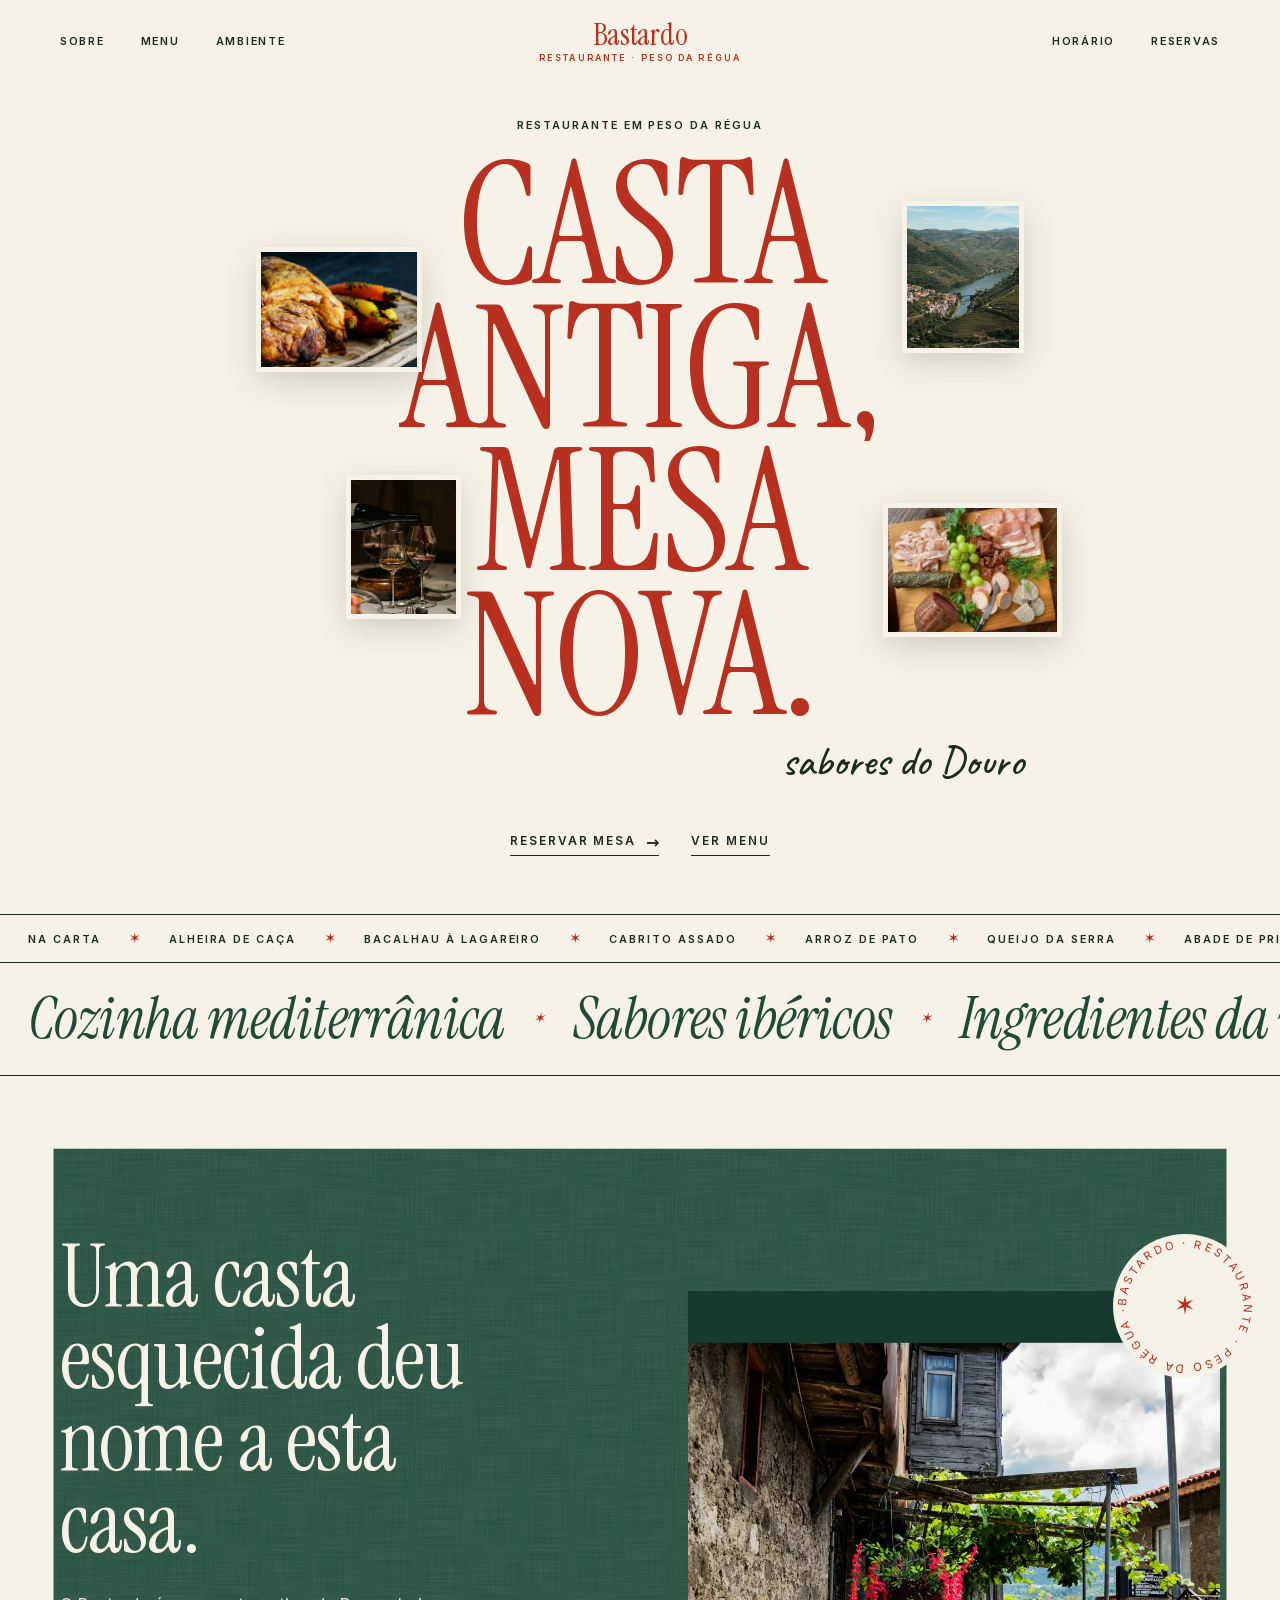
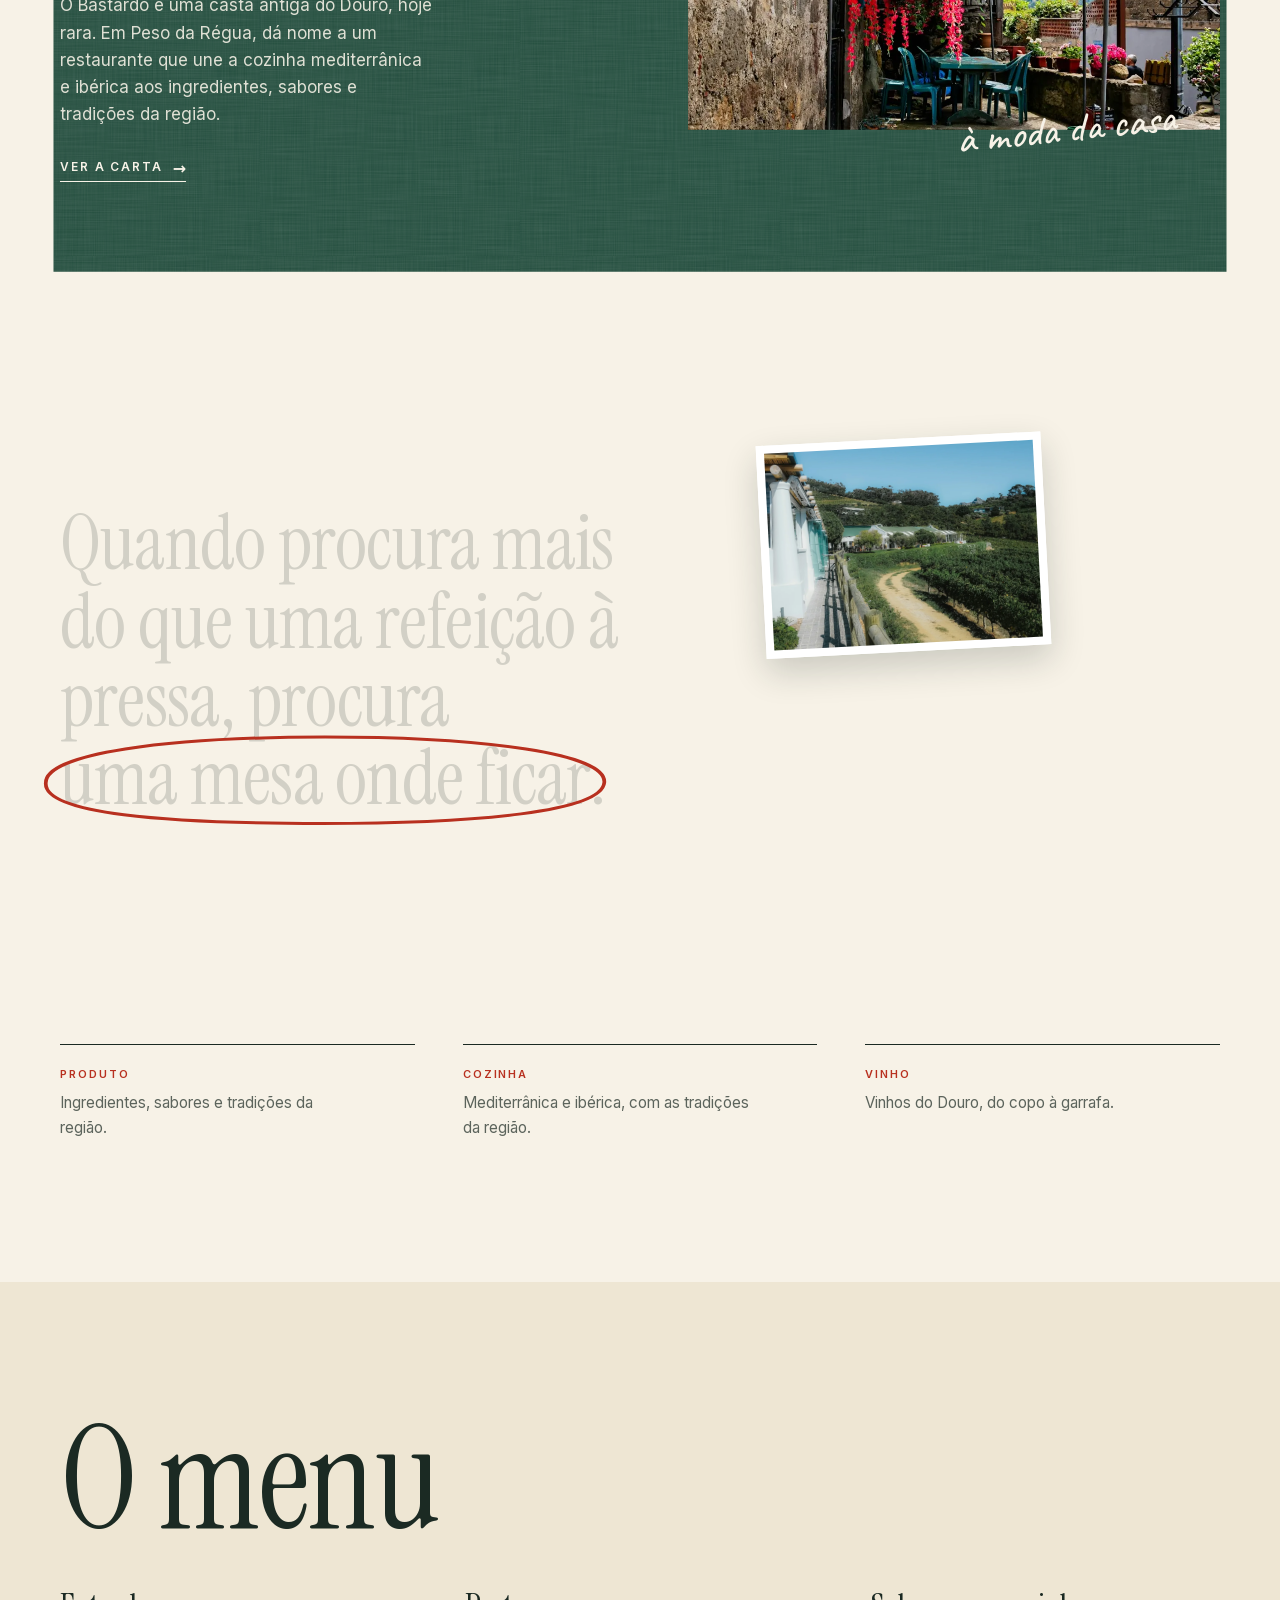
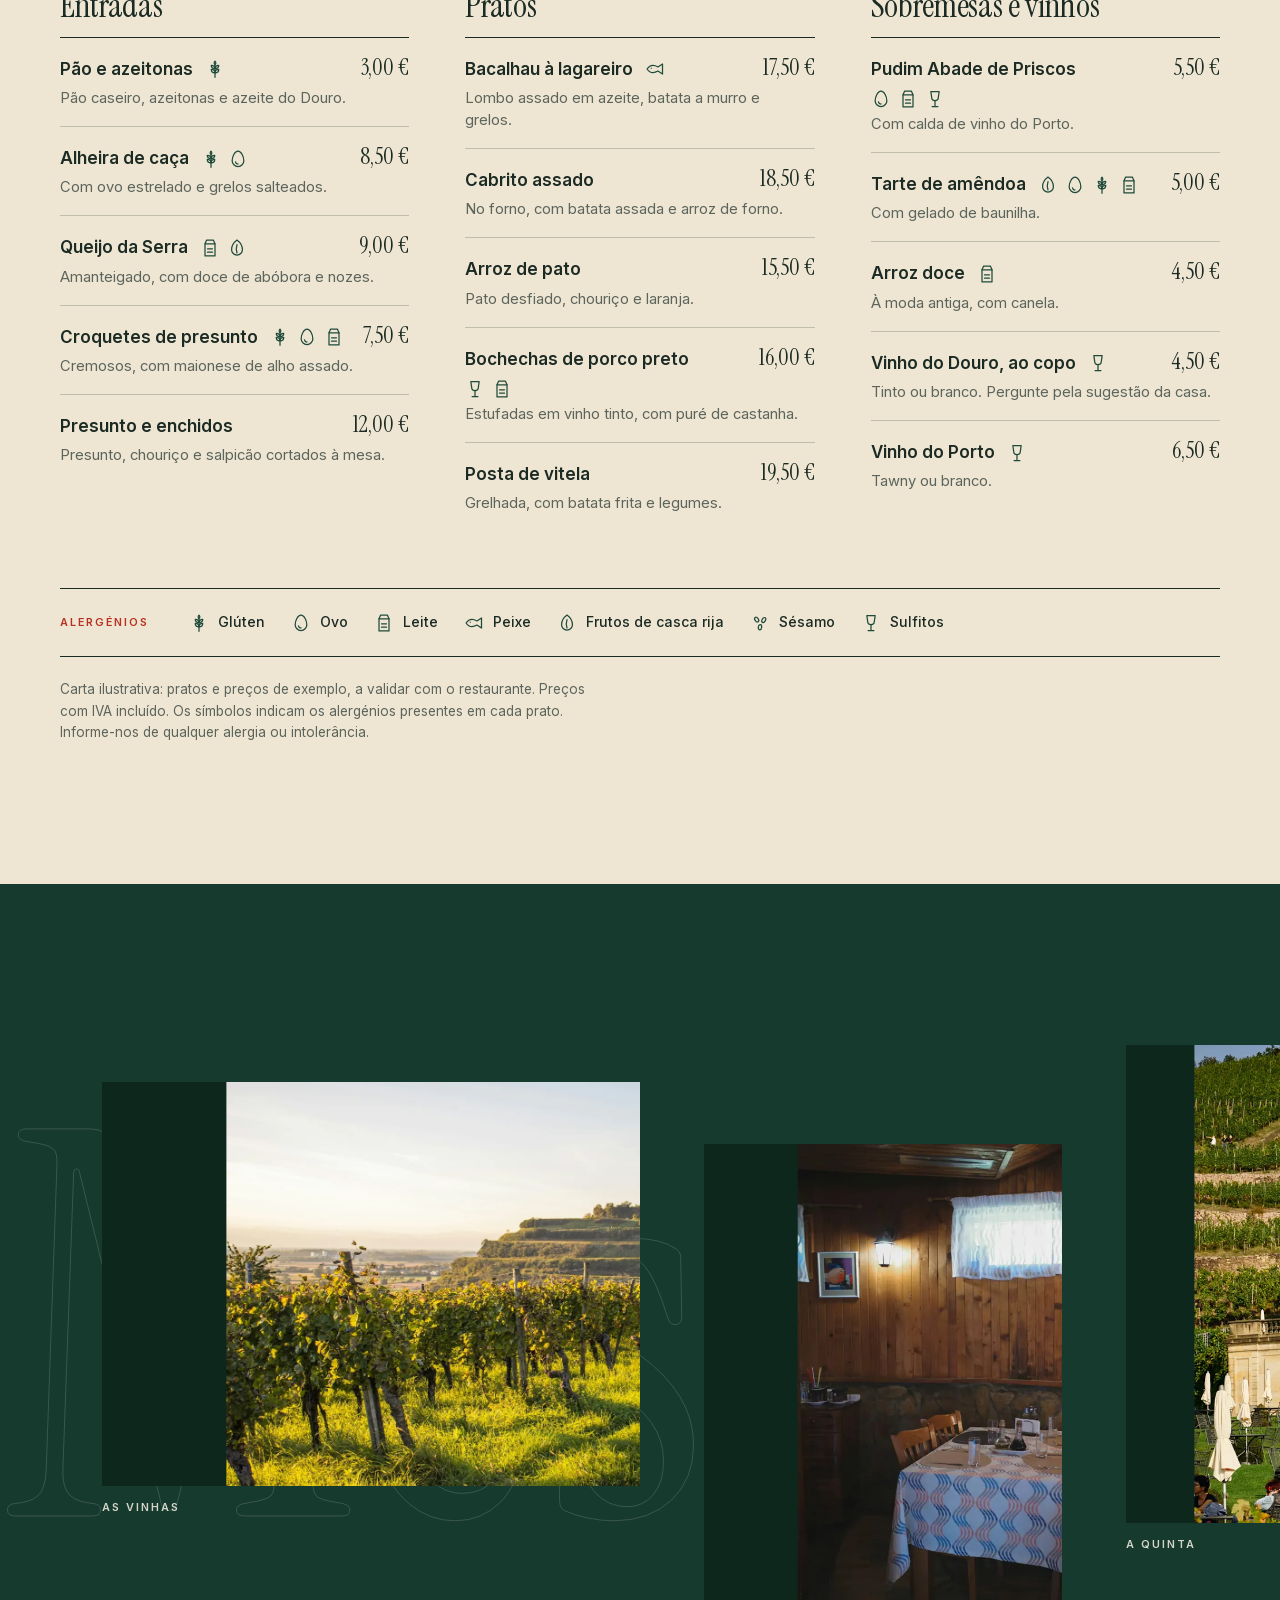
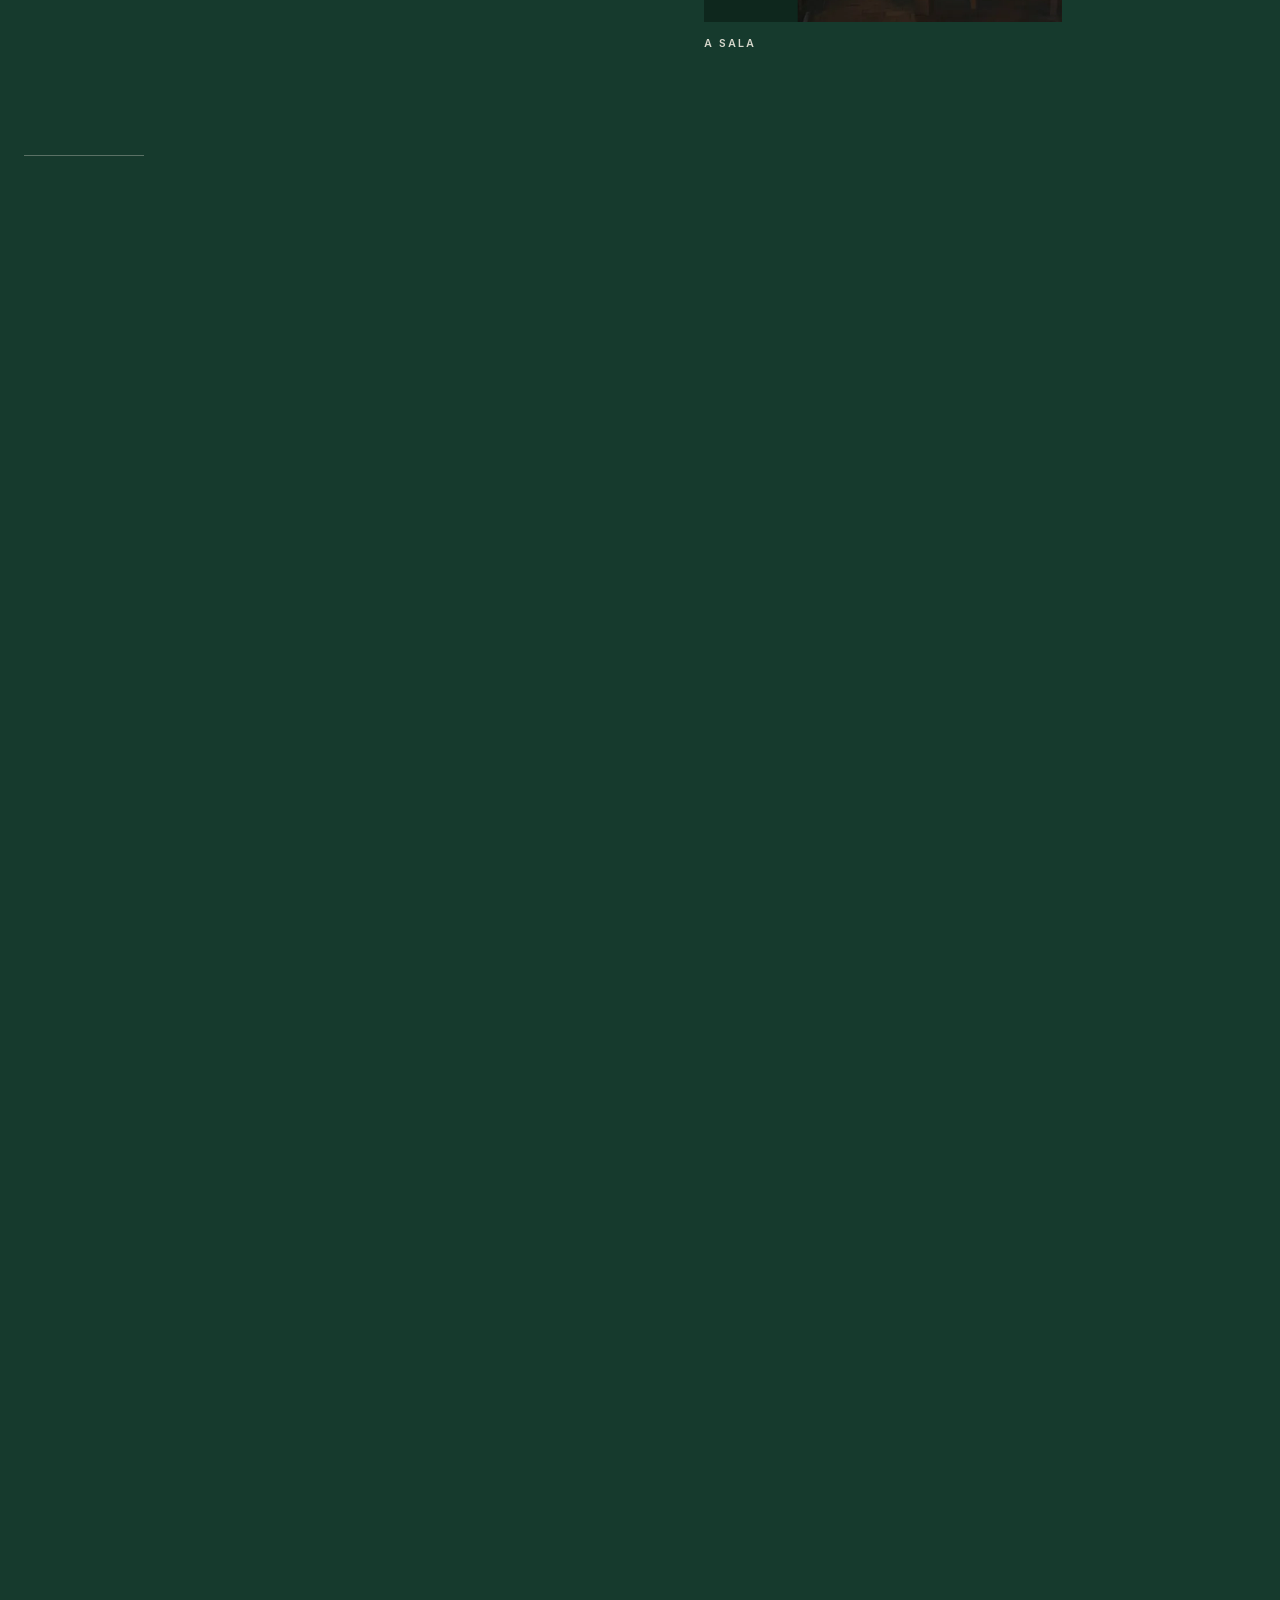
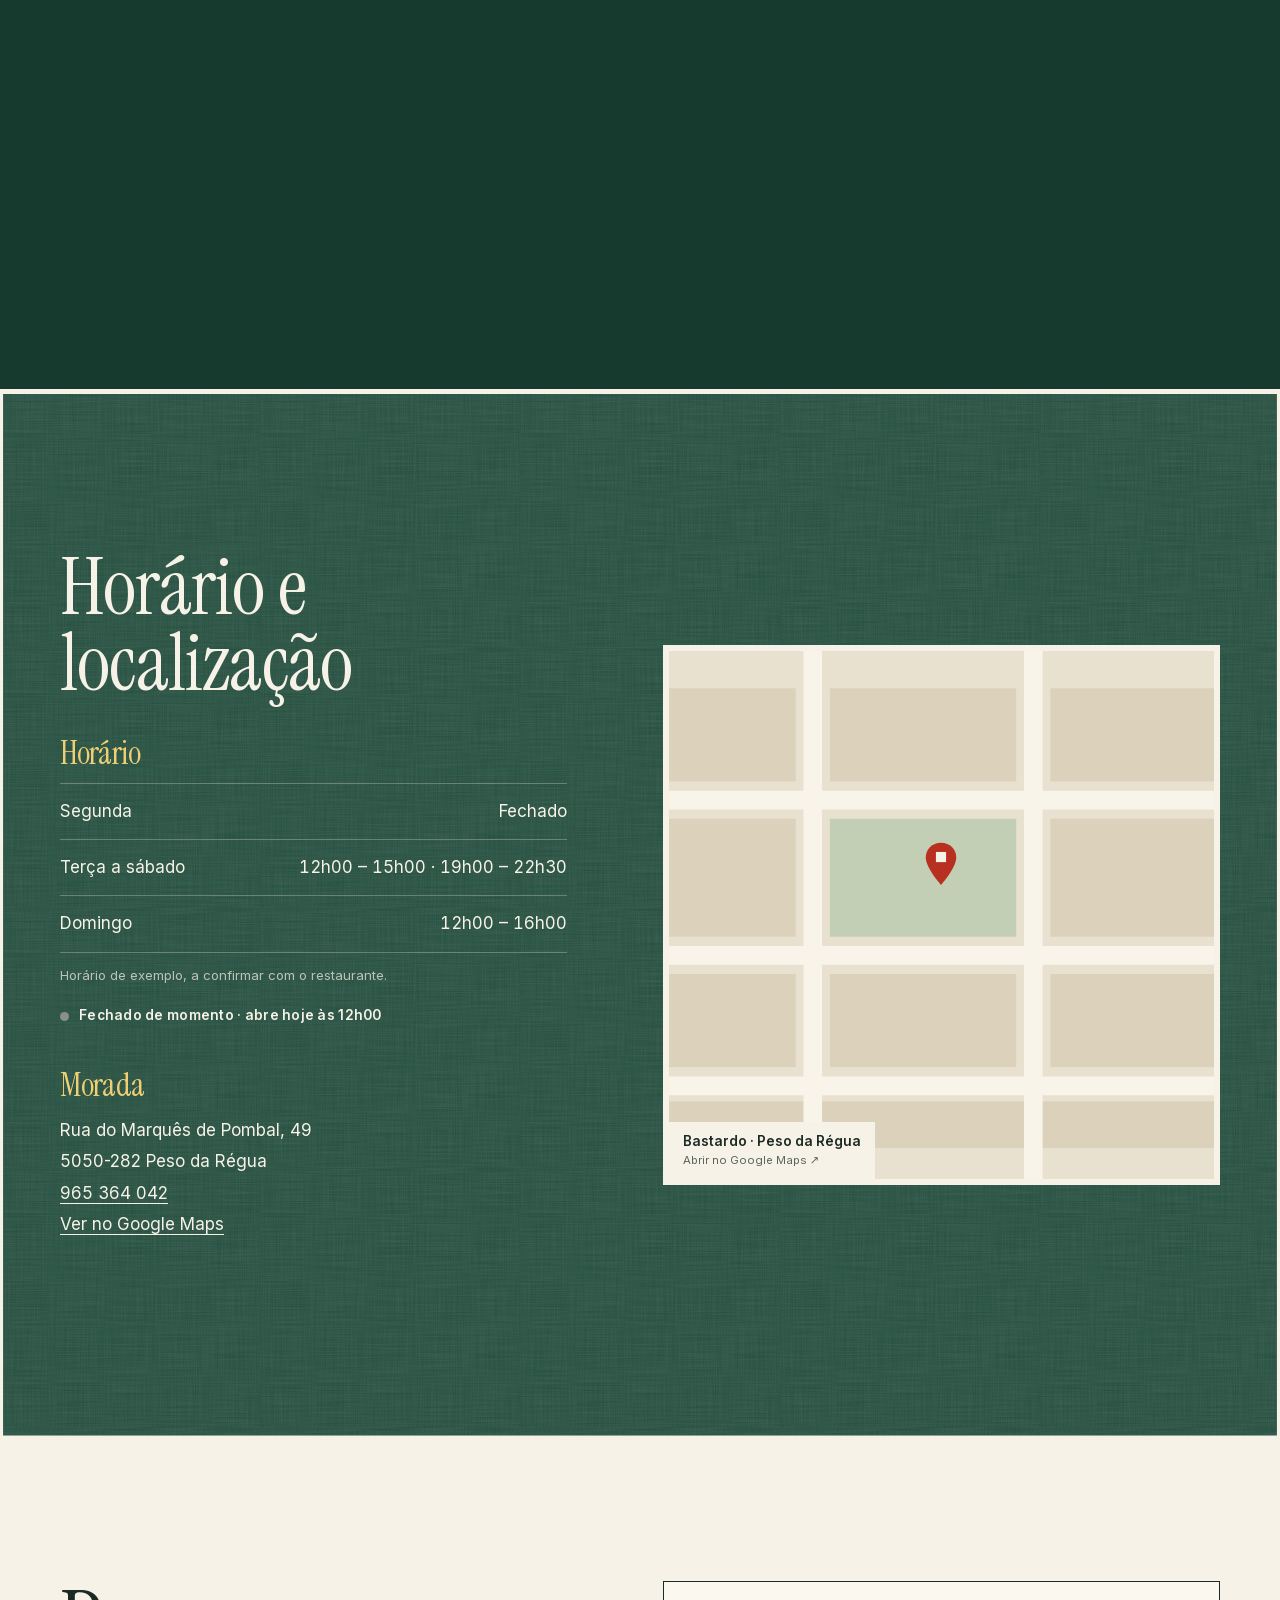
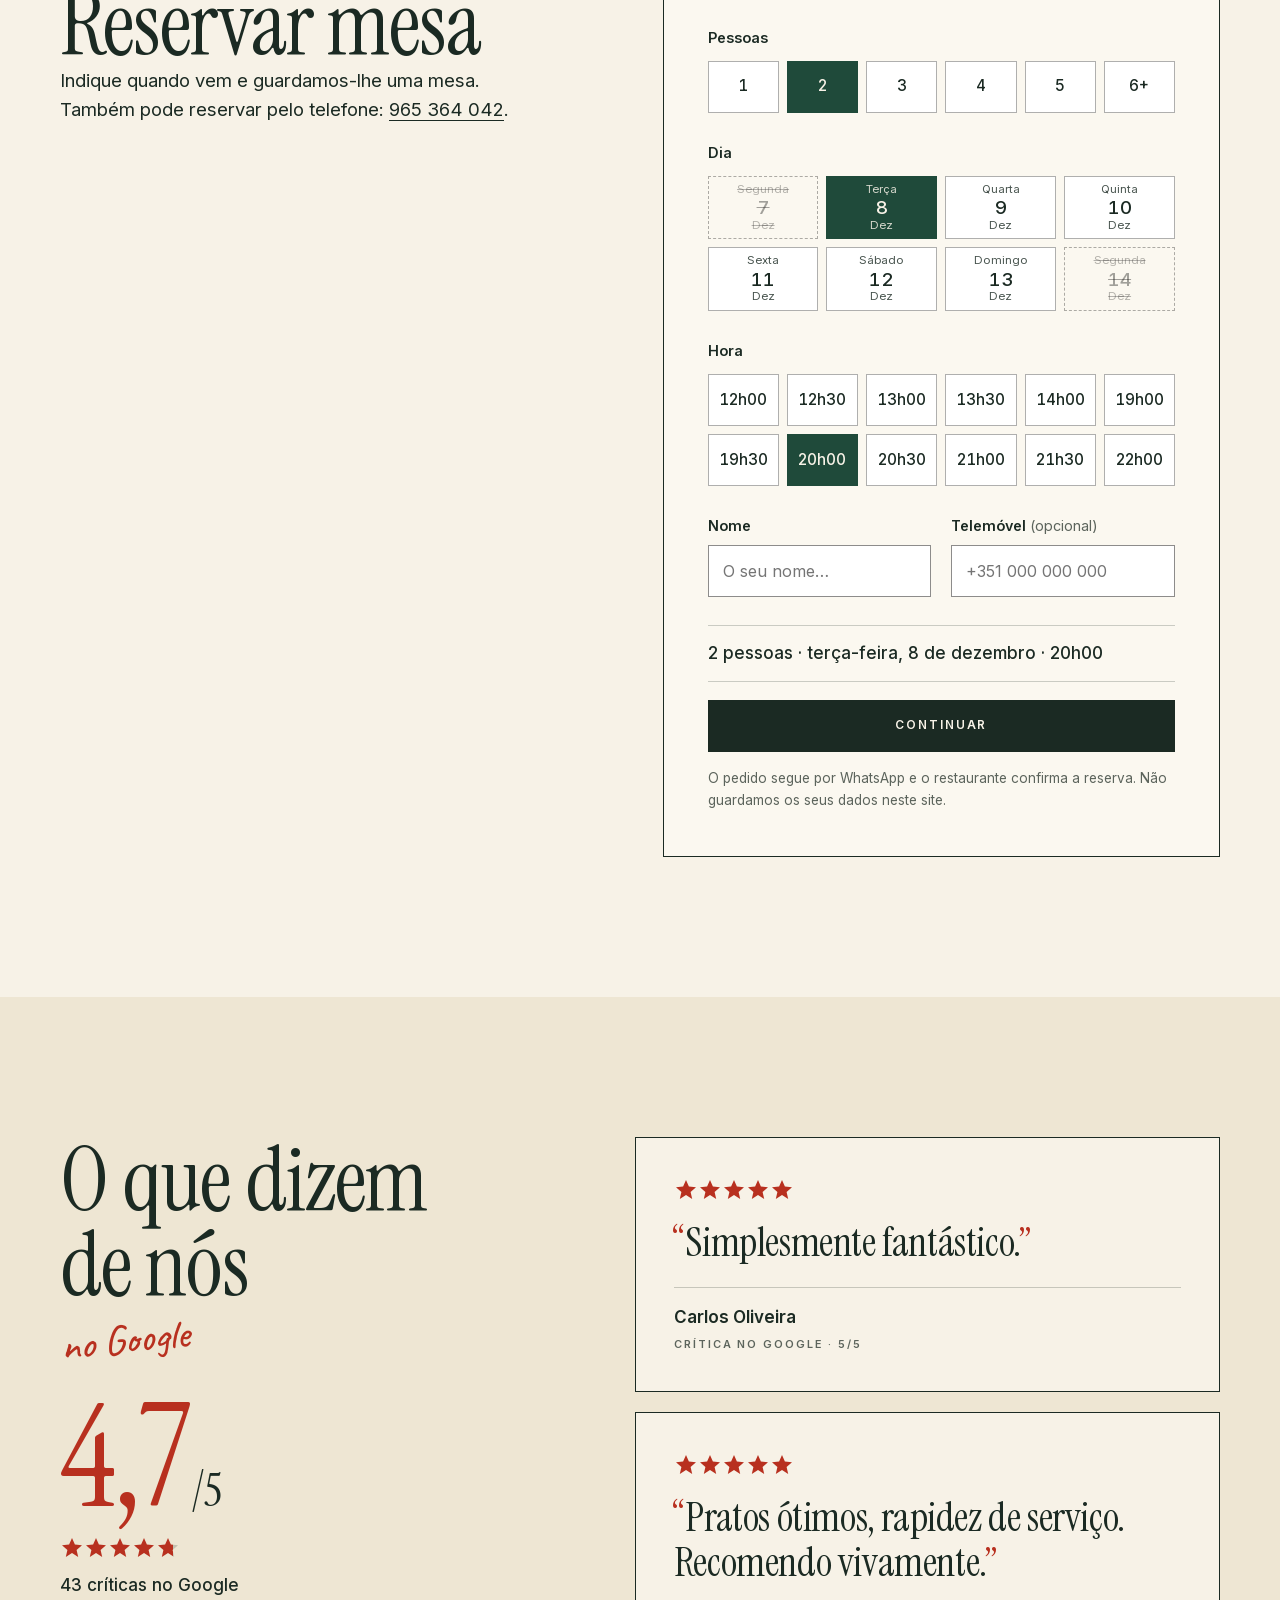
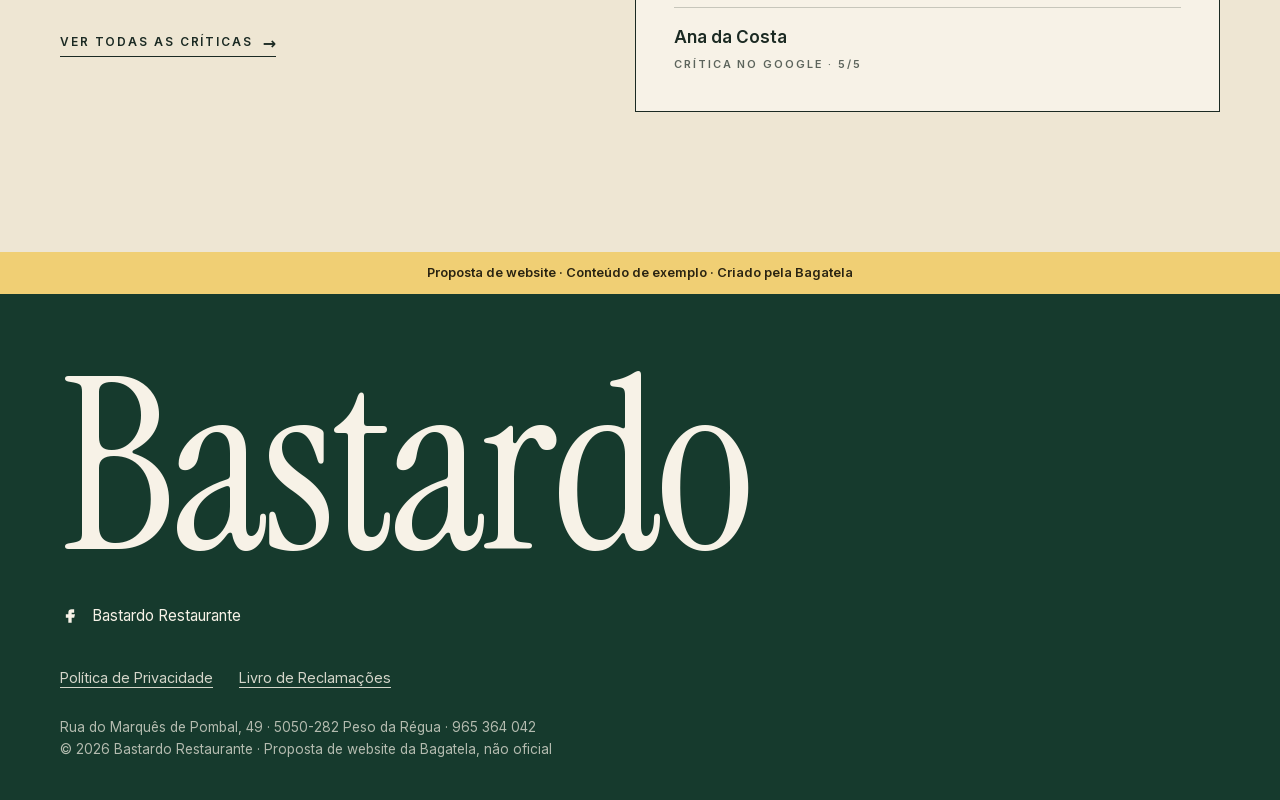
==== index.html @ 1a788612 "Website Bastardo Restaurante (proposta) Co-Authored-By: Claude Sonnet 5.5 <noreply@anthropic.com>" ====
<!DOCTYPE html>
<html lang="pt-PT">
<head>
  <meta charset="utf-8">
  <meta name="viewport" content="width=device-width, initial-scale=1">
  <title>Bastardo Restaurante · Peso da Régua · Proposta de website</title>
  <meta name="description" content="Bastardo Restaurante, em Peso da Régua: une a cozinha mediterrânica e ibérica aos ingredientes, sabores e tradições da região. Proposta de website criada pela Bagatela.">
  <meta name="theme-color" content="#f7f2e7">
  <meta name="robots" content="index, follow">
  <link rel="canonical" href="https://josegomes6.github.io/bastardo-site/">

  <meta property="og:type" content="restaurant">
  <meta property="og:site_name" content="Bastardo Restaurante">
  <meta property="og:locale" content="pt_PT">
  <meta property="og:url" content="https://josegomes6.github.io/bastardo-site/">
  <meta property="og:title" content="Bastardo Restaurante · Peso da Régua">
  <meta property="og:description" content="Uma casta esquecida do Douro que deu nome a este lugar. Proposta de website criada pela Bagatela.">
  <meta property="og:image" content="https://josegomes6.github.io/bastardo-site/img/og.jpg">
  <meta property="og:image:width" content="1200">
  <meta property="og:image:height" content="630">
  <meta property="og:image:alt" content="Logótipo do Bastardo Restaurante">
  <meta name="twitter:card" content="summary_large_image">

  <link rel="icon" href="/favicon.ico" sizes="48x48">
  <link rel="icon" type="image/png" sizes="32x32" href="icons/favicon-32.png">
  <link rel="apple-touch-icon" href="/apple-touch-icon.png">
  <link rel="manifest" href="/site.webmanifest">

  <link rel="preload" href="fonts/instrument-serif-normal-400-latin.woff2" as="font" type="font/woff2" crossorigin>
  <link rel="preload" href="fonts/inter-variable-latin.woff2" as="font" type="font/woff2" crossorigin>
  <link rel="stylesheet" href="css/fonts.css">
  <link rel="stylesheet" href="css/style.css">

  <script type="application/ld+json">
  {
    "@context": "https://schema.org",
    "@type": "Restaurant",
    "name": "Bastardo Restaurante",
    "description": "Restaurante em Peso da Régua que une a cozinha mediterrânica e ibérica aos ingredientes, sabores e tradições da região. Proposta de website da Bagatela.",
    "servesCuisine": ["Mediterrânica", "Ibérica", "Portuguesa"],
    "url": "https://josegomes6.github.io/bastardo-site/",
    "image": "https://josegomes6.github.io/bastardo-site/img/og.jpg",
    "logo": "https://josegomes6.github.io/bastardo-site/icons/icon-512.png",
    "hasMenu": "https://josegomes6.github.io/bastardo-site/#menu",
    "hasMap": "https://www.google.com/maps/search/?api=1&query=41.1616879,-7.7902186",
    "telephone": "+351 965 364 042",
    "address": {
      "@type": "PostalAddress",
      "streetAddress": "Rua do Marquês de Pombal, 49",
      "postalCode": "5050-282",
      "addressLocality": "Peso da Régua",
      "addressCountry": "PT"
    },
    "geo": { "@type": "GeoCoordinates", "latitude": 41.1616879, "longitude": -7.7902186 },
    "sameAs": ["https://www.facebook.com/p/Bastardo-Restaurante-61592483409247/"]
  }
  </script>
</head>
<body>
  <svg width="0" height="0" style="position:absolute" aria-hidden="true" focusable="false">
    <symbol id="al-gluten" viewBox="0 0 24 24"><path d="M12 22V7"/><path d="M12 11.5C9 11.500 7.500 10 7.500 7.500 10.500 7.500 12 9 12 11.500z"/><path d="M12 16.500C9 16.500 7.500 15 7.500 12.500 10.500 12.500 12 14 12 16.500z"/><path d="M12 11.500c3 0 4.500-1.500 4.500-4-3 0-4.500 1.500-4.500 4z"/><path d="M12 16.500c3 0 4.500-1.500 4.500-4-3 0-4.500 1.500-4.500 4z"/><path d="M12 7C10.700 6 10.700 3.800 12 2.500 13.300 3.800 13.300 6 12 7z"/></symbol>
    <symbol id="al-ovo" viewBox="0 0 24 24"><path d="M12 2.500C8 2.500 5 9.500 5 14a7 7 0 0 0 14 0c0-4.500-3-11.500-7-11.500z"/><path d="M9 15.500a3 3 0 0 0 3 2.500"/></symbol>
    <symbol id="al-leite" viewBox="0 0 24 24"><path d="M8 2.500h8l2 4.500v14.500H6V7l2-4.500z"/><path d="M6 7h12"/><path d="M9 13h6M9 17h6"/></symbol>
    <symbol id="al-peixe" viewBox="0 0 24 24"><path d="M2.500 12c3-4.500 8-5.500 13-2.500L21 6v12l-5.500-3.500c-5 3-10 2-13-2.500z"/><path d="M7.500 11h.01"/></symbol>
    <symbol id="al-nozes" viewBox="0 0 24 24"><path d="M12 2.500c4 3 6.500 7 6.500 11.500a6.500 6.500 0 0 1-13 0C5.500 9.500 8 5.500 12 2.500z"/><path d="M12 8c-1.200 3.500-1.200 6.500 0 10"/></symbol>
    <symbol id="al-sesamo" viewBox="0 0 24 24"><ellipse cx="8" cy="8" rx="2" ry="3.200" transform="rotate(-35 8 8)"/><ellipse cx="16.500" cy="8.500" rx="2" ry="3.200" transform="rotate(30 16.500 8.500)"/><ellipse cx="12" cy="17" rx="2" ry="3.200" transform="rotate(8 12 17)"/></symbol>
    <symbol id="al-sulfitos" viewBox="0 0 24 24"><path d="M7 3h10l-1 7a4 4 0 0 1-8 0L7 3z"/><path d="M12 14v7M8.500 21h7"/></symbol>
  </svg>
  <div class="intro" aria-hidden="true"><img class="intro__logo" src="img/logo-bastardo.png" width="536" height="473" alt=""></div>
  <a class="skip" href="#conteudo">Saltar para o conteúdo</a>

  <header class="header" id="topo">
    <div class="header__inner">
      <nav class="nav nav--l" aria-label="Principal">
        <a href="#sobre">Sobre</a>
        <a href="#menu">Menu</a>
        <a href="#galeria">Ambiente</a>
      </nav>
      <a class="logo" href="#topo" aria-label="Bastardo Restaurante, início" translate="no">
        <span class="logo__name">Bastardo</span>
        <span class="logo__sub">Restaurante · Peso da Régua</span>
      </a>
      <nav class="nav nav--r" aria-label="Secundária">
        <a href="#horario">Horário</a>
        <a href="#reservas">Reservas</a>
      </nav>
      <a class="btn btn--small btn--header" href="#reservas">Reservar</a>
    </div>
  </header>

  <main id="conteudo">
    <!-- HERO -->
    <section class="hero" aria-labelledby="titulo" data-hero>
      <p class="label hero__label">Restaurante em Peso da Régua</p>

      <h1 class="hero__title" id="titulo">
        <span class="line" data-drift="-1"><span>Casta</span></span>
        <span class="line" data-drift="1"><span>antiga,</span></span>
        <span class="line" data-drift="-1"><span>mesa</span></span>
        <span class="line" data-drift="1"><span>nova.</span></span>
      </h1>

      <div class="float f1" data-speed="0.10"><figure><img src="img/assado.webp" width="1400" height="934" alt=""></figure></div>
      <div class="float f2" data-speed="0.18"><figure><img src="img/vale.webp" width="733" height="1100" alt=""></figure></div>
      <div class="float f3" data-speed="0.06"><figure><img src="img/vinho-servir.webp" width="733" height="1100" alt=""></figure></div>
      <div class="float f4" data-speed="0.14"><figure><img src="img/tabua.webp" width="1400" height="1195" alt="Tábua com queijos, presunto e enchidos"></figure></div>

      <p class="script hero__note"><span>sabores do Douro</span></p>

      <div class="hero__cta">
        <a class="link" href="#reservas">Reservar mesa</a>
        <a class="link link--plain" href="#menu">Ver menu</a>
      </div>
    </section>

    <!-- FAIXA -->
    <div class="ribbon" aria-hidden="true">
      <div class="ribbon__row"><div class="ribbon__track label">
        <span>Na carta</span><span>Alheira de caça</span><span>Bacalhau à lagareiro</span><span>Cabrito assado</span><span>Arroz de pato</span><span>Queijo da Serra</span><span>Abade de Priscos</span><span>Vinhos do Douro</span>
        <span>Na carta</span><span>Alheira de caça</span><span>Bacalhau à lagareiro</span><span>Cabrito assado</span><span>Arroz de pato</span><span>Queijo da Serra</span><span>Abade de Priscos</span><span>Vinhos do Douro</span>
      </div></div>
      <div class="ribbon__row ribbon__row--big"><div class="ribbon__track ribbon__track--rev">
        <span>Cozinha mediterrânica</span><span>Sabores ibéricos</span><span>Ingredientes da região</span><span>Vinhos do Douro</span>
        <span>Cozinha mediterrânica</span><span>Sabores ibéricos</span><span>Ingredientes da região</span><span>Vinhos do Douro</span>
      </div></div>
    </div>

    <!-- SOBRE (verde) -->
    <section class="wipe story" id="sobre">
      <div class="wipe__bg" aria-hidden="true"></div>
      <div class="wrap story__grid">
        <div class="story__text">
          <h2 class="split" data-reveal>Uma casta esquecida deu nome a esta casa.</h2>
          <p class="story__p" data-reveal style="--d:.1s">O Bastardo é uma casta antiga do Douro, hoje rara. Em Peso da Régua, dá nome a um restaurante que une a cozinha mediterrânica e ibérica aos ingredientes, sabores e tradições da região.</p>
          <a class="link link--light" href="#menu" data-reveal style="--d:.2s">Ver a carta</a>
        </div>
        <div class="story__media" data-reveal>
          <div class="img-wipe" data-wipe><img loading="lazy" src="img/patio.webp" width="1400" height="933" alt="Pátio de pedra com videiras e flores vermelhas" data-parallax-img></div>
          <div class="seal" aria-hidden="true">
            <svg viewBox="0 0 200 200" class="seal__svg"><defs><path id="circ" d="M100,100 m-78,0 a78,78 0 1,1 156,0 a78,78 0 1,1 -156,0"/></defs><circle cx="100" cy="100" r="96" fill="#f7f2e7"/><text font-size="15" letter-spacing="3.4" fill="#b8301f"><textPath href="#circ">BASTARDO · RESTAURANTE · PESO DA RÉGUA ·</textPath></text></svg>
            <span class="seal__star">✶</span>
          </div>
          <p class="script story__note"><span>à moda da casa</span></p>
        </div>
      </div>
    </section>

    <!-- MANIFESTO -->
    <section class="manifesto" aria-label="Sobre a casa">
      <div class="wrap manifesto__grid">
        <p class="manifesto__text" data-words>Quando procura mais do que uma refeição à pressa, procura <span class="circled">uma mesa onde ficar<svg viewBox="0 0 400 90" preserveAspectRatio="none" aria-hidden="true"><path d="M12 48c0-24 80-38 188-38s190 14 188 38-84 34-190 34S10 74 12 48z" pathLength="1"/></svg></span>.</p>
        <div class="manifesto__photos" aria-hidden="true">
          <div class="polaroid p1" data-reveal data-parallax="0.08"><img loading="lazy" src="img/vinha-casa.webp" width="1400" height="933" alt=""></div>
          <div class="polaroid p2" data-reveal style="--d:.15s" data-parallax="-0.06"><img loading="lazy" src="img/sala.webp" width="880" height="1100" alt=""></div>
        </div>
        <ul class="points">
          <li data-reveal><span class="label">Produto</span><p>Ingredientes, sabores e tradições da região.</p></li>
          <li data-reveal style="--d:.1s"><span class="label">Cozinha</span><p>Mediterrânica e ibérica, com as tradições da região.</p></li>
          <li data-reveal style="--d:.2s"><span class="label">Vinho</span><p>Vinhos do Douro, do copo à garrafa.</p></li>
        </ul>
      </div>
    </section>

    <!-- MENU -->
    <section class="section menu" id="menu">
      <div class="wrap">
        <div class="section__head">
          <h2 class="split" data-reveal>O menu</h2>
          <p class="script menu__note-script" data-exemplo><span>carta de exemplo</span></p>
        </div>
        <div class="menu__grid">
          <article class="menu__cat" data-reveal data-img="img/tabua.webp" style="--d:0.0s">
            <h3>Entradas</h3>
            <ul class="dishes">
              <li><div class="dish__top"><span class="dish__id"><span class="dish__name">Pão e azeitonas</span><ul class="allergens" aria-label="Alergénios"><li title="Glúten"><svg class="al" aria-hidden="true"><use href="#al-gluten"/></svg><span class="sr">Glúten</span></li></ul></span><span class="dish__price">3,00&nbsp;€</span></div><p>Pão caseiro, azeitonas e azeite do Douro.</p></li>
              <li><div class="dish__top"><span class="dish__id"><span class="dish__name">Alheira de caça</span><ul class="allergens" aria-label="Alergénios"><li title="Glúten"><svg class="al" aria-hidden="true"><use href="#al-gluten"/></svg><span class="sr">Glúten</span></li><li title="Ovo"><svg class="al" aria-hidden="true"><use href="#al-ovo"/></svg><span class="sr">Ovo</span></li></ul></span><span class="dish__price">8,50&nbsp;€</span></div><p>Com ovo estrelado e grelos salteados.</p></li>
              <li><div class="dish__top"><span class="dish__id"><span class="dish__name">Queijo da Serra</span><ul class="allergens" aria-label="Alergénios"><li title="Leite"><svg class="al" aria-hidden="true"><use href="#al-leite"/></svg><span class="sr">Leite</span></li><li title="Frutos de casca rija"><svg class="al" aria-hidden="true"><use href="#al-nozes"/></svg><span class="sr">Frutos de casca rija</span></li></ul></span><span class="dish__price">9,00&nbsp;€</span></div><p>Amanteigado, com doce de abóbora e nozes.</p></li>
              <li><div class="dish__top"><span class="dish__id"><span class="dish__name">Croquetes de presunto</span><ul class="allergens" aria-label="Alergénios"><li title="Glúten"><svg class="al" aria-hidden="true"><use href="#al-gluten"/></svg><span class="sr">Glúten</span></li><li title="Ovo"><svg class="al" aria-hidden="true"><use href="#al-ovo"/></svg><span class="sr">Ovo</span></li><li title="Leite"><svg class="al" aria-hidden="true"><use href="#al-leite"/></svg><span class="sr">Leite</span></li></ul></span><span class="dish__price">7,50&nbsp;€</span></div><p>Cremosos, com maionese de alho assado.</p></li>
              <li><div class="dish__top"><span class="dish__id"><span class="dish__name">Presunto e enchidos</span></span><span class="dish__price">12,00&nbsp;€</span></div><p>Presunto, chouriço e salpicão cortados à mesa.</p></li>
            </ul>
          </article>

          <article class="menu__cat" data-reveal data-img="img/assado.webp" style="--d:0.1s">
            <h3>Pratos</h3>
            <ul class="dishes">
              <li><div class="dish__top"><span class="dish__id"><span class="dish__name">Bacalhau à lagareiro</span><ul class="allergens" aria-label="Alergénios"><li title="Peixe"><svg class="al" aria-hidden="true"><use href="#al-peixe"/></svg><span class="sr">Peixe</span></li></ul></span><span class="dish__price">17,50&nbsp;€</span></div><p>Lombo assado em azeite, batata a murro e grelos.</p></li>
              <li><div class="dish__top"><span class="dish__id"><span class="dish__name">Cabrito assado</span></span><span class="dish__price">18,50&nbsp;€</span></div><p>No forno, com batata assada e arroz de forno.</p></li>
              <li><div class="dish__top"><span class="dish__id"><span class="dish__name">Arroz de pato</span></span><span class="dish__price">15,50&nbsp;€</span></div><p>Pato desfiado, chouriço e laranja.</p></li>
              <li><div class="dish__top"><span class="dish__id"><span class="dish__name">Bochechas de porco preto</span><ul class="allergens" aria-label="Alergénios"><li title="Sulfitos"><svg class="al" aria-hidden="true"><use href="#al-sulfitos"/></svg><span class="sr">Sulfitos</span></li><li title="Leite"><svg class="al" aria-hidden="true"><use href="#al-leite"/></svg><span class="sr">Leite</span></li></ul></span><span class="dish__price">16,00&nbsp;€</span></div><p>Estufadas em vinho tinto, com puré de castanha.</p></li>
              <li><div class="dish__top"><span class="dish__id"><span class="dish__name">Posta de vitela</span></span><span class="dish__price">19,50&nbsp;€</span></div><p>Grelhada, com batata frita e legumes.</p></li>
            </ul>
          </article>

          <article class="menu__cat" data-reveal data-img="img/vinho-servir.webp" style="--d:0.2s">
            <h3>Sobremesas e vinhos</h3>
            <ul class="dishes">
              <li><div class="dish__top"><span class="dish__id"><span class="dish__name">Pudim Abade de Priscos</span><ul class="allergens" aria-label="Alergénios"><li title="Ovo"><svg class="al" aria-hidden="true"><use href="#al-ovo"/></svg><span class="sr">Ovo</span></li><li title="Leite"><svg class="al" aria-hidden="true"><use href="#al-leite"/></svg><span class="sr">Leite</span></li><li title="Sulfitos"><svg class="al" aria-hidden="true"><use href="#al-sulfitos"/></svg><span class="sr">Sulfitos</span></li></ul></span><span class="dish__price">5,50&nbsp;€</span></div><p>Com calda de vinho do Porto.</p></li>
              <li><div class="dish__top"><span class="dish__id"><span class="dish__name">Tarte de amêndoa</span><ul class="allergens" aria-label="Alergénios"><li title="Frutos de casca rija"><svg class="al" aria-hidden="true"><use href="#al-nozes"/></svg><span class="sr">Frutos de casca rija</span></li><li title="Ovo"><svg class="al" aria-hidden="true"><use href="#al-ovo"/></svg><span class="sr">Ovo</span></li><li title="Glúten"><svg class="al" aria-hidden="true"><use href="#al-gluten"/></svg><span class="sr">Glúten</span></li><li title="Leite"><svg class="al" aria-hidden="true"><use href="#al-leite"/></svg><span class="sr">Leite</span></li></ul></span><span class="dish__price">5,00&nbsp;€</span></div><p>Com gelado de baunilha.</p></li>
              <li><div class="dish__top"><span class="dish__id"><span class="dish__name">Arroz doce</span><ul class="allergens" aria-label="Alergénios"><li title="Leite"><svg class="al" aria-hidden="true"><use href="#al-leite"/></svg><span class="sr">Leite</span></li></ul></span><span class="dish__price">4,50&nbsp;€</span></div><p>À moda antiga, com canela.</p></li>
              <li><div class="dish__top"><span class="dish__id"><span class="dish__name">Vinho do Douro, ao copo</span><ul class="allergens" aria-label="Alergénios"><li title="Sulfitos"><svg class="al" aria-hidden="true"><use href="#al-sulfitos"/></svg><span class="sr">Sulfitos</span></li></ul></span><span class="dish__price">4,50&nbsp;€</span></div><p>Tinto ou branco. Pergunte pela sugestão da casa.</p></li>
              <li><div class="dish__top"><span class="dish__id"><span class="dish__name">Vinho do Porto</span><ul class="allergens" aria-label="Alergénios"><li title="Sulfitos"><svg class="al" aria-hidden="true"><use href="#al-sulfitos"/></svg><span class="sr">Sulfitos</span></li></ul></span><span class="dish__price">6,50&nbsp;€</span></div><p>Tawny ou branco.</p></li>
            </ul>
          </article>

        </div>

        <div class="legend" data-reveal>
          <p class="label legend__title">Alergénios</p>
          <ul class="legend__list">
            <li><svg class="al" aria-hidden="true"><use href="#al-gluten"/></svg><span>Glúten</span></li>
            <li><svg class="al" aria-hidden="true"><use href="#al-ovo"/></svg><span>Ovo</span></li>
            <li><svg class="al" aria-hidden="true"><use href="#al-leite"/></svg><span>Leite</span></li>
            <li><svg class="al" aria-hidden="true"><use href="#al-peixe"/></svg><span>Peixe</span></li>
            <li><svg class="al" aria-hidden="true"><use href="#al-nozes"/></svg><span>Frutos de casca rija</span></li>
            <li><svg class="al" aria-hidden="true"><use href="#al-sesamo"/></svg><span>Sésamo</span></li>
            <li><svg class="al" aria-hidden="true"><use href="#al-sulfitos"/></svg><span>Sulfitos</span></li>
          </ul>
        </div>
        <p class="menu__note" data-reveal data-final="Preços com IVA incluído. Os símbolos indicam os alergénios presentes em cada prato. Informe-nos de qualquer alergia ou intolerância.">Carta ilustrativa: pratos e preços de exemplo, a validar com o restaurante. Preços com IVA incluído. Os símbolos indicam os alergénios presentes em cada prato. Informe-nos de qualquer alergia ou intolerância.</p>
      </div>
      <div class="preview" aria-hidden="true"><img alt="" src="img/tabua.webp" width="220" height="280"></div>
    </section>

    <!-- AMBIENTE: galeria horizontal -->
    <section class="reel" id="galeria" aria-label="Ambiente" data-reel>
      <div class="reel__pin">
        <p class="reel__bg" aria-hidden="true">Mesa</p>
        <div class="reel__track">
          <figure class="shot s1"><div class="shot__img"><img loading="lazy" src="img/vinhas.webp" width="1400" height="933" alt="Filas de videiras numa encosta, à luz do fim da tarde"></div><figcaption class="label">As vinhas</figcaption></figure>
          <figure class="shot s2"><div class="shot__img"><img loading="lazy" src="img/sala-madeira.webp" width="733" height="1100" alt="Sala com paredes de madeira e mesas postas"></div><figcaption class="label">A sala</figcaption></figure>
          <figure class="shot s3"><div class="shot__img"><img loading="lazy" src="img/quinta.webp" width="733" height="1100" alt="Capela entre vinhas em socalcos"></div><figcaption class="label">A quinta</figcaption></figure>
          <figure class="shot s4"><div class="shot__img"><img loading="lazy" src="img/vinho-mesa.webp" width="733" height="1100" alt="Copo de vinho tinto numa mesa de mármore"></div><figcaption class="label">O vinho</figcaption></figure>
          <figure class="shot s5"><div class="shot__img"><img loading="lazy" src="img/tabua.webp" width="1400" height="1195" alt="Tábua de madeira com queijos, presunto e enchidos"></div><figcaption class="label">A tábua</figcaption></figure>
          <figure class="shot s6"><div class="shot__img"><img loading="lazy" src="img/fumeiro.webp" width="733" height="1100" alt="Enchidos pendurados a fumar"></div><figcaption class="label">O fumeiro</figcaption></figure>
        </div>
        <div class="reel__bar" aria-hidden="true"><i></i></div>
      </div>
    </section>

    <!-- HORÁRIO (verde) -->
    <section class="wipe visit" id="horario">
      <div class="wipe__bg" aria-hidden="true"></div>
      <div class="wrap visit__grid">
        <div>
          <h2 class="split" data-reveal>Horário e localização</h2>
          <div class="visit__block" data-reveal style="--d:.1s">
            <h3 class="visit__label">Horário</h3>
            <dl class="hours">
              <div><dt>Segunda</dt><dd>Fechado</dd></div>
              <div><dt>Terça a sábado</dt><dd>12h00 – 15h00 · 19h00 – 22h30</dd></div>
              <div><dt>Domingo</dt><dd>12h00 – 16h00</dd></div>
            </dl>
            <p class="visit__note" data-exemplo>Horário de exemplo, a confirmar com o restaurante.</p>
            <p class="status" id="estado" aria-live="polite" hidden><span class="status__dot" aria-hidden="true"></span><span id="estado-texto"></span></p>
          </div>
          <div class="visit__block" data-reveal style="--d:.2s">
            <h3 class="visit__label">Morada</h3>
            <address>
              Rua do Marquês de Pombal, 49<br>
              5050-282 Peso da Régua<br>
              <a href="tel:+351965364042">965 364 042</a><br>
              <a href="https://www.google.com/maps/search/?api=1&amp;query=41.1616879,-7.7902186" target="_blank" rel="noopener">Ver no Google Maps</a>
            </address>
          </div>
        </div>
        <a class="map" data-reveal href="https://www.google.com/maps/search/?api=1&amp;query=41.1616879,-7.7902186" target="_blank" rel="noopener" aria-label="Abrir a localização do Bastardo Restaurante no Google Maps">
          <svg viewBox="0 0 400 340" preserveAspectRatio="xMidYMid slice" aria-hidden="true">
            <rect width="400" height="340" fill="#e9e1cf"/>
            <g fill="#dcd2bb">
              <rect x="20" y="24" width="86" height="60"/><rect x="128" y="24" width="120" height="60"/><rect x="270" y="24" width="110" height="60"/>
              <rect x="20" y="108" width="86" height="76"/><rect x="270" y="108" width="110" height="76"/>
              <rect x="20" y="208" width="86" height="60"/><rect x="128" y="208" width="120" height="60"/><rect x="270" y="208" width="110" height="60"/>
              <rect x="20" y="290" width="360" height="30"/>
            </g>
            <rect x="128" y="108" width="120" height="76" fill="#c3cfb5"/>
            <g stroke="#f8f4ea" stroke-width="12" fill="none"><path d="M0 96H400"/><path d="M0 196H400"/><path d="M117 0V340"/><path d="M259 0V340"/><path d="M0 280H400"/></g>
          </svg>
          <div class="pin" aria-hidden="true"><svg viewBox="0 0 40 52" width="34" height="44"><path d="M20 1C9.5 1 2 8.6 2 18.6 2 31 20 51 20 51s18-20 18-32.4C38 8.6 30.5 1 20 1z" fill="#b8301f"/><rect x="14" y="12" width="12" height="12" fill="#f7f2e7"/></svg></div>
          <p class="map__label">Bastardo · Peso da Régua<br><small>Abrir no Google Maps ↗</small></p>
        </a>
      </div>
    </section>

    <!-- RESERVAS -->
    <section class="section reserve" id="reservas">
      <div class="wrap reserve__grid">
        <div class="section__head">
          <h2 class="split" data-reveal>Reservar mesa</h2>
          <p class="lead" data-reveal style="--d:.1s">Indique quando vem e guardamos-lhe uma mesa. Também pode reservar pelo telefone: <a class="tel" href="tel:+351965364042">965 364 042</a>.</p>
          <p class="script reserve__note"><span>até já!</span></p>
        </div>
        <form class="form" id="form-reserva" novalidate>
          <div class="form__body" id="form-body">
            <noscript><p class="noscript">Para pedir mesa por aqui é preciso ativar o JavaScript. Pode sempre ligar para <a href="tel:+351965364042">965 364 042</a>.</p></noscript>
            <fieldset class="group">
              <legend>Pessoas</legend>
              <div class="chips chips--guests">
              <div class="chip"><input type="radio" name="pessoas" id="p1" value="1"><label for="p1">1</label></div>
              <div class="chip"><input type="radio" name="pessoas" id="p2" value="2" checked><label for="p2">2</label></div>
              <div class="chip"><input type="radio" name="pessoas" id="p3" value="3"><label for="p3">3</label></div>
              <div class="chip"><input type="radio" name="pessoas" id="p4" value="4"><label for="p4">4</label></div>
              <div class="chip"><input type="radio" name="pessoas" id="p5" value="5"><label for="p5">5</label></div>
              <div class="chip"><input type="radio" name="pessoas" id="p6" value="6"><label for="p6">6+</label></div>
              </div>
            
            </fieldset>

            <fieldset class="group">
              <legend>Dia</legend>
              <div class="chips chips--days" id="dias"></div>
            </fieldset>

            <fieldset class="group">
              <legend>Hora</legend>
              <div class="chips chips--times">
              <div class="chip"><input type="radio" name="hora" id="h0" value="12:00"><label for="h0">12h00</label></div>
              <div class="chip"><input type="radio" name="hora" id="h1" value="12:30"><label for="h1">12h30</label></div>
              <div class="chip"><input type="radio" name="hora" id="h2" value="13:00"><label for="h2">13h00</label></div>
              <div class="chip"><input type="radio" name="hora" id="h3" value="13:30"><label for="h3">13h30</label></div>
              <div class="chip"><input type="radio" name="hora" id="h4" value="14:00"><label for="h4">14h00</label></div>
              <div class="chip"><input type="radio" name="hora" id="h5" value="19:00"><label for="h5">19h00</label></div>
              <div class="chip"><input type="radio" name="hora" id="h6" value="19:30"><label for="h6">19h30</label></div>
              <div class="chip"><input type="radio" name="hora" id="h7" value="20:00" checked><label for="h7">20h00</label></div>
              <div class="chip"><input type="radio" name="hora" id="h8" value="20:30"><label for="h8">20h30</label></div>
              <div class="chip"><input type="radio" name="hora" id="h9" value="21:00"><label for="h9">21h00</label></div>
              <div class="chip"><input type="radio" name="hora" id="h10" value="21:30"><label for="h10">21h30</label></div>
              <div class="chip"><input type="radio" name="hora" id="h11" value="22:00"><label for="h11">22h00</label></div>
              </div>
            </fieldset>

            <div class="group group--fields">
              <div class="field">
                <label for="nome">Nome</label>
                <input id="nome" name="nome" type="text" autocomplete="name" placeholder="O seu nome…" required aria-describedby="nome-erro">
                <p class="field__error" id="nome-erro" hidden>Indique o seu nome para a reserva.</p>
              </div>
              <div class="field">
                <label for="tel">Telemóvel <span class="opt">(opcional)</span></label>
                <input id="tel" name="tel" type="tel" inputmode="tel" autocomplete="tel" placeholder="+351 000 000 000">
              </div>
            </div>

            <p class="summary" id="resumo" aria-live="polite"></p>
            <button class="btn btn--block" type="submit">Continuar</button>
            <p class="form__hint">O pedido segue por WhatsApp e o restaurante confirma a reserva. Não guardamos os seus dados neste site.</p>
          </div>

          <div class="confirm" id="confirmacao" role="status" aria-live="polite" tabindex="-1" hidden>
            <p class="confirm__tag">Falta só um passo</p>
            <h3 id="confirmacao-titulo">Quase pronto.</h3>
            <p class="confirm__summary" id="confirmacao-resumo"></p>
            <p class="confirm__note">Envie o pedido por WhatsApp e o restaurante confirma a reserva. Se preferir, ligue para <a class="tel" href="tel:+351965364042">965 364 042</a>.</p>
            <div class="confirm__actions">
              <a class="btn" id="enviar-wa" href="https://wa.me/351965364042" target="_blank" rel="noopener">Enviar por WhatsApp</a>
              <button class="btn btn--outline" type="button" id="nova-reserva">Alterar pedido</button>
            </div>
          </div>
        </form>
      </div>
    </section>
    <!-- CRÍTICAS -->
    <section class="section reviews" id="criticas" aria-labelledby="criticas-titulo">
      <div class="wrap reviews__grid">
        <div class="reviews__intro">
          <h2 class="split" id="criticas-titulo" data-reveal>O que dizem de nós</h2>
          <p class="script reviews__note"><span>no Google</span></p>
          <div class="rating" data-reveal style="--d:.1s">
            <p class="rating__num" aria-label="Classificação 4,7 em 5">4,7<small>/5</small></p>
            <div class="stars" style="--p:94" role="img" aria-label="4,7 estrelas em 5"></div>
            <p class="rating__count">43 críticas no Google</p>
          </div>
          <a class="link" href="https://www.google.com/maps/search/?api=1&amp;query=Bastardo+Restaurante+Peso+da+R%C3%A9gua" target="_blank" rel="noopener" data-reveal style="--d:.2s">Ver todas as críticas</a>
        </div>

        <div class="reviews__list">
          <figure class="quote" data-reveal style="--d:.1s">
            <div class="stars" style="--p:100" role="img" aria-label="5 estrelas em 5"></div>
            <blockquote><p>Simplesmente fantástico.</p></blockquote>
            <figcaption><span class="quote__name">Carlos Oliveira</span><span class="label">Crítica no Google · 5/5</span></figcaption>
          </figure>
          <figure class="quote" data-reveal style="--d:.2s">
            <div class="stars" style="--p:100" role="img" aria-label="5 estrelas em 5"></div>
            <blockquote><p>Pratos ótimos, rapidez de serviço. Recomendo vivamente.</p></blockquote>
            <figcaption><span class="quote__name">Ana da Costa</span><span class="label">Crítica no Google · 5/5</span></figcaption>
          </figure>
        </div>
      </div>
    </section>
  </main>

  <footer class="footer">
    <div class="demo-banner" role="note" data-final="Website criado pela <a href=&quot;https://bagatela.pt&quot; target=&quot;_blank&quot; rel=&quot;noopener&quot;>Bagatela</a>">Proposta de website · Conteúdo de exemplo · Criado pela Bagatela</div>
    <div class="wrap footer__inner">
      <p class="footer__mark" aria-hidden="true" data-letters>Bastardo</p>
      <ul class="social" aria-label="Redes sociais">
        <li><a href="https://www.facebook.com/p/Bastardo-Restaurante-61592483409247/" target="_blank" rel="noopener" aria-label="Facebook do Bastardo Restaurante"><svg viewBox="0 0 24 24" aria-hidden="true"><path d="M14 8h3V4h-3a4 4 0 0 0-4 4v2H7v4h3v6h4v-6h3l1-4h-4V8z" fill="currentColor"/></svg><span>Bastardo Restaurante</span></a></li>
      </ul>
      <nav class="legal" aria-label="Informação legal">
        <a href="politica-de-privacidade.html">Política de Privacidade</a>
        <a href="https://www.livroreclamacoes.pt/inicio" target="_blank" rel="noopener">Livro de Reclamações</a>
      </nav>
      <p class="footer__small" data-final="Rua do Marquês de Pombal, 49 · 5050-282 Peso da Régua · 965 364 042<br>© <span id=&quot;ano&quot;>2026</span> Bastardo Restaurante · Website criado pela Bagatela">Rua do Marquês de Pombal, 49 · 5050-282 Peso da Régua · 965 364 042<br>© <span id="ano">2026</span> Bastardo Restaurante · Proposta de website da Bagatela, não oficial</p>
    </div>
  </footer>

  <script src="js/main.js"></script>
</body>
</html>
---- css/fonts.css ----
/* Letras alojadas no próprio site (sem pedidos ao Google). Licença SIL OFL. */
@font-face { font-family: 'Caveat'; font-style: normal; font-weight: 500; font-display: swap; src: url(../fonts/caveat-normal-500-latin-ext.woff2) format('woff2'); unicode-range: U+0100-02BA, U+02BD-02C5, U+02C7-02CC, U+02CE-02D7, U+02DD-02FF, U+0304, U+0308, U+0329, U+1D00-1DBF, U+1E00-1E9F, U+1EF2-1EFF, U+2020, U+20A0-20AB, U+20AD-20C4, U+2113, U+2C60-2C7F, U+A720-A7FF; }
@font-face { font-family: 'Caveat'; font-style: normal; font-weight: 500; font-display: swap; src: url(../fonts/caveat-normal-500-latin.woff2) format('woff2'); unicode-range: U+0000-00FF, U+0131, U+0152-0153, U+02BB-02BC, U+02C6, U+02DA, U+02DC, U+0304, U+0308, U+0329, U+2000-206F, U+20AC, U+2122, U+2191, U+2193, U+2212, U+2215, U+FEFF, U+FFFD; }
@font-face { font-family: 'Instrument Serif'; font-style: italic; font-weight: 400; font-display: swap; src: url(../fonts/instrument-serif-italic-400-latin-ext.woff2) format('woff2'); unicode-range: U+0100-02BA, U+02BD-02C5, U+02C7-02CC, U+02CE-02D7, U+02DD-02FF, U+0304, U+0308, U+0329, U+1D00-1DBF, U+1E00-1E9F, U+1EF2-1EFF, U+2020, U+20A0-20AB, U+20AD-20C4, U+2113, U+2C60-2C7F, U+A720-A7FF; }
@font-face { font-family: 'Instrument Serif'; font-style: italic; font-weight: 400; font-display: swap; src: url(../fonts/instrument-serif-italic-400-latin.woff2) format('woff2'); unicode-range: U+0000-00FF, U+0131, U+0152-0153, U+02BB-02BC, U+02C6, U+02DA, U+02DC, U+0304, U+0308, U+0329, U+2000-206F, U+20AC, U+2122, U+2191, U+2193, U+2212, U+2215, U+FEFF, U+FFFD; }
@font-face { font-family: 'Instrument Serif'; font-style: normal; font-weight: 400; font-display: swap; src: url(../fonts/instrument-serif-normal-400-latin-ext.woff2) format('woff2'); unicode-range: U+0100-02BA, U+02BD-02C5, U+02C7-02CC, U+02CE-02D7, U+02DD-02FF, U+0304, U+0308, U+0329, U+1D00-1DBF, U+1E00-1E9F, U+1EF2-1EFF, U+2020, U+20A0-20AB, U+20AD-20C4, U+2113, U+2C60-2C7F, U+A720-A7FF; }
@font-face { font-family: 'Instrument Serif'; font-style: normal; font-weight: 400; font-display: swap; src: url(../fonts/instrument-serif-normal-400-latin.woff2) format('woff2'); unicode-range: U+0000-00FF, U+0131, U+0152-0153, U+02BB-02BC, U+02C6, U+02DA, U+02DC, U+0304, U+0308, U+0329, U+2000-206F, U+20AC, U+2122, U+2191, U+2193, U+2212, U+2215, U+FEFF, U+FFFD; }
@font-face { font-family: 'Inter'; font-style: normal; font-weight: 400 600; font-display: swap; src: url(../fonts/inter-variable-latin-ext.woff2) format('woff2'); unicode-range: U+0100-02BA, U+02BD-02C5, U+02C7-02CC, U+02CE-02D7, U+02DD-02FF, U+0304, U+0308, U+0329, U+1D00-1DBF, U+1E00-1E9F, U+1EF2-1EFF, U+2020, U+20A0-20AB, U+20AD-20C4, U+2113, U+2C60-2C7F, U+A720-A7FF; }
@font-face { font-family: 'Inter'; font-style: normal; font-weight: 400 600; font-display: swap; src: url(../fonts/inter-variable-latin.woff2) format('woff2'); unicode-range: U+0000-00FF, U+0131, U+0152-0153, U+02BB-02BC, U+02C6, U+02DA, U+02DC, U+0304, U+0308, U+0329, U+2000-206F, U+20AC, U+2122, U+2191, U+2193, U+2212, U+2215, U+FEFF, U+FFFD; }
---- css/style.css ----
/* Meia Manhã · projeto de demonstração · Bagatela */
:root {
  --cream: #f7f2e7;
  --paper: #f7f2e7;
  --paper-2: #eee6d3;
  --ink: #1b2a23;
  --muted: #5c645c;
  --green: #1f4a3a;
  --green-d: #163a2d;
  --red: #b8301f;
  --butter: #f0cf74;
  --line: rgba(27, 42, 35, .22);
  --serif: "Instrument Serif", "Times New Roman", Georgia, serif;
  --script: "Caveat", "Segoe Script", cursive;
  --sans: "Inter", system-ui, -apple-system, "Segoe UI", sans-serif;
  --header-h: 68px;
  --ease: cubic-bezier(.2, .7, .2, 1);
  --ease-io: cubic-bezier(.7, 0, .2, 1);
}

*, *::before, *::after { box-sizing: border-box; border-radius: 0; }
html { scroll-behavior: smooth; scroll-padding-top: calc(var(--header-h) + 8px); -webkit-text-size-adjust: 100%; }
body { margin: 0; background: var(--cream); color: var(--ink); font: 400 1rem/1.6 var(--sans); -webkit-font-smoothing: antialiased; overflow-x: clip; -webkit-tap-highlight-color: rgba(184, 48, 31, .12); }
a, button, input, select { touch-action: manipulation; }
img { display: block; max-width: 100%; height: auto; }
a { color: inherit; }
h1, h2, h3 { font-family: var(--serif); font-weight: 400; line-height: .95; letter-spacing: -.01em; margin: 0; }
h2 { font-size: clamp(2.7rem, 10vw, 5.6rem); }
h3 { font-size: 1.9rem; line-height: 1; }
p { margin: 0 0 1em; }
ul { list-style: none; margin: 0; padding: 0; }
:focus-visible { outline: 2px solid var(--red); outline-offset: 3px; }
.wipe :focus-visible, .footer :focus-visible, .reel :focus-visible { outline-color: var(--butter); }

.label { font: 600 .68rem/1.3 var(--sans); letter-spacing: .18em; text-transform: uppercase; }
.script { font-family: var(--script); font-weight: 500; font-size: clamp(1.7rem, 5vw, 2.6rem); line-height: 1; color: var(--red); display: inline-block; transform: rotate(-6deg); margin: 0; }
.skip { position: absolute; left: 12px; top: -60px; z-index: 300; background: var(--cream); color: var(--ink); padding: 12px 16px; border: 1px solid var(--ink); transition: top .2s; }
.skip:focus { top: 12px; }

.wrap { width: 100%; max-width: 1240px; margin-inline: auto; padding-inline: 24px; }
.section { padding: 96px 0; }
.section__head { margin-bottom: 52px; }
.lead { font-size: 1.15rem; line-height: 1.6; max-width: 38ch; }

/* ---------- Ligações e botões ---------- */
.link { position: relative; display: inline-flex; align-items: center; gap: 10px; padding: 8px 0; font: 600 .74rem/1 var(--sans); letter-spacing: .16em; text-transform: uppercase; text-decoration: none; color: var(--ink); }
.link::before { content: ""; position: absolute; left: 0; right: 0; bottom: 2px; height: 1px; background: currentColor; transform-origin: right; transition: transform .5s var(--ease-io); }
.link::after { content: "→"; font-size: 1rem; letter-spacing: 0; transition: transform .4s var(--ease); }
.link:hover::before { animation: underline-run .7s var(--ease-io); }
.link:hover::after { transform: translateX(6px); }
.link--plain::after { content: none; }
.link--light { color: var(--cream); }
@keyframes underline-run { 0% { transform: scaleX(1); transform-origin: right; } 49% { transform: scaleX(0); transform-origin: right; } 50% { transform: scaleX(0); transform-origin: left; } 100% { transform: scaleX(1); transform-origin: left; } }

.btn { position: relative; isolation: isolate; overflow: hidden; display: inline-flex; align-items: center; justify-content: center; min-height: 52px; padding: 0 28px; border: 1px solid var(--ink); background: var(--ink); color: var(--cream); font: 600 .74rem/1 var(--sans); letter-spacing: .16em; text-transform: uppercase; text-decoration: none; cursor: pointer; white-space: nowrap; transition: color .35s, border-color .35s; }
.btn::before { content: ""; position: absolute; inset: 0; z-index: -1; background: var(--red); transform: translateY(101%); transition: transform .45s var(--ease-io); }
.btn:hover { border-color: var(--red); }
.btn:hover::before { transform: none; }
.btn--small { min-height: 42px; padding: 0 18px; font-size: .68rem; }
.btn--block { width: 100%; }
.btn--outline { background: transparent; color: var(--ink); }
.btn--outline::before { background: var(--ink); }
.btn--outline:hover { color: var(--cream); border-color: var(--ink); }
.btn--header { background: transparent; color: var(--ink); }
.btn--header::before { background: var(--ink); }
.btn--header:hover { color: var(--cream); border-color: var(--ink); }

/* ---------- Abertura ---------- */
.intro { position: fixed; inset: 0; z-index: 400; display: grid; place-items: center; background: var(--green); color: var(--cream); pointer-events: none; animation: intro-out 1.1s var(--ease-io) 1.15s both; }
.intro__word { font-family: var(--serif); font-size: clamp(3rem, 14vw, 8rem); line-height: 1; animation: intro-word 1s var(--ease) both; }
@keyframes intro-word { from { opacity: 0; transform: translateY(24px); } to { opacity: 1; transform: none; } }
@keyframes intro-out { to { transform: translateY(-101%); visibility: hidden; } }

/* ---------- Cabeçalho ---------- */
.header { position: fixed; inset: 0 0 auto 0; z-index: 100; height: var(--header-h); background: var(--cream); border-bottom: 1px solid transparent; transition: translate .6s var(--ease-io), border-color .3s; animation: header-in .9s var(--ease) 2s both; }
.header.is-solid { border-bottom-color: var(--line); }
.header.is-hidden { translate: 0 -101%; }
@keyframes header-in { from { opacity: 0; transform: translateY(-30%); } to { opacity: 1; transform: none; } }
.header__inner { height: 100%; max-width: 1240px; margin-inline: auto; padding-inline: 20px; display: flex; align-items: center; justify-content: space-between; gap: 12px; }
.logo { display: flex; flex-direction: column; align-items: center; text-decoration: none; color: var(--red); line-height: 1; }
.logo__name { font-family: var(--serif); font-size: 1.9rem; letter-spacing: -.01em; }
.logo__sub { font: 600 .55rem/1 var(--sans); letter-spacing: .24em; text-transform: uppercase; margin-top: 4px; }
.nav { display: none; gap: 36px; }
.nav a { position: relative; padding: 10px 0; text-decoration: none; font: 600 .68rem/1 var(--sans); letter-spacing: .16em; text-transform: uppercase; }
.nav a::after { content: ""; position: absolute; left: 0; right: 0; bottom: 4px; height: 1px; background: currentColor; transform: scaleX(0); transform-origin: left; transition: transform .4s var(--ease-io); }
.nav a:hover::after, .nav a:focus-visible::after { transform: scaleX(1); }

/* ---------- Hero ---------- */
.hero { position: relative; min-height: 100svh; padding: calc(var(--header-h) + 34px) 20px 56px; display: flex; flex-direction: column; align-items: center; text-align: center; overflow: hidden; }
.hero__label { margin: 0; opacity: 0; animation: fade-up .9s var(--ease) 1.9s both; }
.hero__title { position: relative; z-index: 1; margin: 22px 0 6px; font-size: clamp(4rem, min(23vw, 16.5vh), 11rem); line-height: .84; text-transform: uppercase; color: var(--red); }
.line { display: block; overflow: hidden; padding-top: .1em; margin-top: -.1em; translate: calc(var(--dx, 0) * 1px) 0; }
.line > span { display: block; transform: translateY(112%); animation: line-up 1.2s var(--ease-io) both; }
.line:nth-child(1) > span { animation-delay: 1.6s; }
.line:nth-child(2) > span { animation-delay: 1.72s; }
.line:nth-child(3) > span { animation-delay: 1.84s; }
.line:nth-child(4) > span { animation-delay: 1.96s; }
@keyframes line-up { to { transform: none; } }
@keyframes fade-up { from { opacity: 0; transform: translateY(18px); } to { opacity: 1; transform: none; } }

.float { position: absolute; z-index: 2; will-change: translate; translate: 0 calc(var(--py, 0) * 1px); }
.float figure { margin: 0; border: 5px solid var(--cream); box-shadow: 0 10px 30px rgba(27, 42, 35, .18); animation: pop 1s cubic-bezier(.2, 1.1, .3, 1) both, bob 7s ease-in-out infinite alternate; }
.float img { width: 100%; height: 100%; object-fit: cover; }
.f1 { width: 27vw; top: 25%; left: 5%; } .f1 figure { aspect-ratio: 4 / 3; animation-delay: 2.1s, 3.1s; }
.f2 { width: 21vw; top: 20%; right: 6%; } .f2 figure { aspect-ratio: 4 / 5; animation-delay: 2.25s, 3.25s; animation-duration: 1s, 8s; }
.f3 { width: 20vw; top: 50%; left: 10%; } .f3 figure { aspect-ratio: 4 / 5; animation-delay: 2.4s, 3.4s; animation-duration: 1s, 6s; }
.f4 { width: 30vw; top: 57%; right: 5%; } .f4 figure { aspect-ratio: 4 / 3; animation-delay: 2.55s, 3.55s; animation-duration: 1s, 9s; }
@keyframes pop { from { opacity: 0; transform: scale(.4) rotate(-10deg); } to { opacity: 1; transform: none; } }
@keyframes bob { from { transform: translateY(-6px) rotate(-1.2deg); } to { transform: translateY(8px) rotate(1.2deg); } }

.hero__note { position: relative; z-index: 3; align-self: flex-end; margin: 6px 4% 0 0; color: var(--ink); opacity: 0; animation: fade-up .9s var(--ease) 2.8s both; }
.hero__note span { display: inline-block; clip-path: inset(0 100% 0 0); animation: script-draw 1.4s var(--ease-io) 2.9s both; }
@keyframes script-draw { to { clip-path: inset(0 -10% 0 0); } }
.hero__cta { position: relative; z-index: 3; margin-top: auto; padding-top: 44px; display: flex; gap: 32px; flex-wrap: wrap; justify-content: center; opacity: 0; animation: fade-up .9s var(--ease) 3s both; }

/* ---------- Faixa ---------- */
.ribbon { border-block: 1px solid var(--ink); overflow: hidden; background: var(--cream); }
.ribbon__row { overflow: hidden; }
.ribbon__row + .ribbon__row { border-top: 1px solid var(--ink); }
.ribbon__track { display: flex; width: max-content; animation: marquee 45s linear infinite; }
.ribbon__track--rev { animation-direction: reverse; animation-duration: 60s; }
.ribbon__track span { display: inline-flex; align-items: center; gap: 28px; padding: 14px 0 14px 28px; white-space: nowrap; }
.ribbon__track span::after { content: "✶"; color: var(--red); font-size: .9rem; letter-spacing: 0; }
.ribbon__row--big .ribbon__track span { font-family: var(--serif); font-size: clamp(2rem, 6vw, 3.6rem); font-style: italic; letter-spacing: -.01em; text-transform: none; font-weight: 400; color: var(--green); padding-block: 10px; }
@keyframes marquee { to { transform: translateX(-50%); } }

/* ---------- Secções verdes com “cartão” que expande ---------- */
.wipe { position: relative; isolation: isolate; color: var(--cream); padding: 120px 0; }
.wipe__bg { position: absolute; inset: 0; z-index: -1; background-color: var(--green); clip-path: inset(calc(var(--i, 0) * 1%) calc(var(--i, 0) * .5%)); background-image:
  url("data:image/svg+xml;utf8,<svg xmlns='http://www.w3.org/2000/svg' width='260' height='260'><filter id='a'><feTurbulence type='fractalNoise' baseFrequency='.02 .9' numOctaves='2' stitchTiles='stitch'/><feColorMatrix values='0 0 0 0 1  0 0 0 0 1  0 0 0 0 1  0 0 0 .09 0'/></filter><rect width='100%' height='100%' filter='url(%23a)'/></svg>"),
  url("data:image/svg+xml;utf8,<svg xmlns='http://www.w3.org/2000/svg' width='260' height='260'><filter id='b'><feTurbulence type='fractalNoise' baseFrequency='.9 .02' numOctaves='2' stitchTiles='stitch'/><feColorMatrix values='0 0 0 0 1  0 0 0 0 1  0 0 0 0 1  0 0 0 .07 0'/></filter><rect width='100%' height='100%' filter='url(%23b)'/></svg>"); }

.story__grid { display: grid; gap: 56px; }
.story h2 { color: var(--cream); font-size: clamp(2.8rem, 10.5vw, 5.4rem); max-width: 11ch; }
.story__p { margin: 28px 0 24px; max-width: 34ch; color: rgba(247, 242, 231, .88); }
.story__media { position: relative; }
.img-wipe { position: relative; overflow: hidden; aspect-ratio: 4 / 3.3; background: var(--green-d); }
.img-wipe img { width: 100%; height: 118%; object-fit: cover; translate: 0 calc(var(--iy, 0) * 1px); }
.seal { position: absolute; z-index: 2; top: -48px; right: 6px; width: 118px; height: 118px; transform: rotate(calc(var(--rot, 0) * 1deg)); }
.seal__svg { width: 100%; height: 100%; animation: spin 24s linear infinite; }
.seal__star { position: absolute; inset: 0; display: grid; place-items: center; color: var(--red); font-size: 1.6rem; }
@keyframes spin { to { transform: rotate(360deg); } }
.story__note { position: absolute; right: 8%; bottom: -20px; color: var(--cream); z-index: 2; }

/* ---------- Manifesto ---------- */
.manifesto { padding: 120px 0 96px; }
.manifesto__text { font-family: var(--serif); font-size: clamp(2.2rem, 8vw, 4.8rem); line-height: 1.02; letter-spacing: -.01em; margin: 0 0 56px; max-width: 18ch; color: var(--ink); }
.manifesto__text .w { color: rgba(27, 42, 35, .17); transition: color .5s var(--ease); }
.manifesto__text .w.on { color: var(--ink); }
.circled { position: relative; display: inline-block; white-space: nowrap; }
.circled svg { position: absolute; left: -6%; top: -18%; width: 112%; height: 138%; overflow: visible; pointer-events: none; }
.circled path { fill: none; stroke: var(--red); stroke-width: 2.5; stroke-linecap: round; stroke-dasharray: 1; stroke-dashoffset: 1; transition: stroke-dashoffset 1.6s var(--ease-io) .2s; }
.circled.in path { stroke-dashoffset: 0; }
.manifesto__photos { position: relative; height: 330px; margin-bottom: 56px; }
.polaroid { position: absolute; border: 8px solid #fff; box-shadow: 0 14px 34px rgba(27, 42, 35, .2); background: #fff; translate: 0 calc(var(--py, 0) * 1px); }
.polaroid img { width: 100%; height: 100%; object-fit: cover; }
.p1 { left: 0; top: 0; width: 62%; aspect-ratio: 4 / 3; transform: rotate(-3deg); }
.p2 { right: 0; top: 70px; width: 44%; aspect-ratio: 4 / 5; transform: rotate(4deg); z-index: 2; }
.points { display: grid; gap: 0; }
.points li { padding: 22px 0; border-top: 1px solid var(--ink); }
.points .label { display: block; color: var(--red); margin-bottom: 10px; }
.points p { margin: 0; max-width: 32ch; font-size: .95rem; color: var(--muted); }

/* ---------- Menu ---------- */
.menu { background: var(--paper-2); position: relative; }
.menu .section__head { display: flex; align-items: flex-end; flex-wrap: wrap; gap: 8px 32px; }
.menu h2 { font-size: clamp(3.6rem, 16vw, 9rem); line-height: .8; }
.menu__note-script { margin-bottom: 8px; }
.menu__grid { display: grid; gap: 56px; }
.menu__cat h3 { padding-bottom: 14px; border-bottom: 1px solid var(--ink); font-size: 2.1rem; }
.dishes > li { position: relative; padding: 18px 0; cursor: default; }
.dishes > li::after { content: ""; position: absolute; left: 0; right: 0; bottom: 0; height: 1px; background: var(--line); }
.dishes > li::before { content: ""; position: absolute; left: 0; right: 0; bottom: 0; height: 1px; background: var(--red); transform: scaleX(0); transform-origin: left; transition: transform .6s var(--ease-io); z-index: 1; }
.dishes > li:hover::before { transform: scaleX(1); }
.dishes > li:last-child::after { background: none; }
.dish__top { display: flex; justify-content: space-between; align-items: baseline; gap: 16px; }
.dish__id { display: flex; flex-wrap: wrap; align-items: center; gap: 6px 12px; min-width: 0; }
.al { width: 20px; height: 20px; flex: none; fill: none; stroke: currentColor; stroke-width: 1.5; stroke-linecap: round; stroke-linejoin: round; }
.allergens { display: inline-flex; align-items: center; gap: 7px; color: var(--green); }
.allergens li { display: inline-flex; transition: transform .35s var(--ease), color .3s; }
.dishes > li:hover .allergens li { color: var(--red); }
.dishes > li:hover .allergens li:nth-child(1) { transition-delay: 0s; transform: translateY(-3px); }
.dishes > li:hover .allergens li:nth-child(2) { transition-delay: .05s; transform: translateY(-3px); }
.dishes > li:hover .allergens li:nth-child(3) { transition-delay: .1s; transform: translateY(-3px); }
.dishes > li:hover .allergens li:nth-child(4) { transition-delay: .15s; transform: translateY(-3px); }
.sr { position: absolute; width: 1px; height: 1px; margin: -1px; padding: 0; overflow: hidden; clip: rect(0 0 0 0); white-space: nowrap; border: 0; }
.legend { display: flex; flex-wrap: wrap; align-items: center; gap: 14px 32px; margin-top: 56px; padding: 22px 0; border-block: 1px solid var(--ink); }
.legend__title { margin: 0; color: var(--red); }
.legend__list { display: flex; flex-wrap: wrap; gap: 12px 26px; }
.legend__list li { display: inline-flex; align-items: center; gap: 9px; font-size: .88rem; font-weight: 500; }
.legend__list .al { color: var(--green); }
.dish__name { font-weight: 600; transition: translate .5s var(--ease), color .3s; }
.dishes > li:hover .dish__name { translate: 10px 0; color: var(--red); }
.dish__price { font-family: var(--serif); font-size: 1.4rem; line-height: 1; white-space: nowrap; font-variant-numeric: tabular-nums; }
.dishes p { margin: 4px 0 0; color: var(--muted); font-size: .92rem; line-height: 1.5; max-width: 38ch; transition: translate .5s var(--ease) .04s; }
.dishes > li:hover p { translate: 10px 0; }
.menu__note { color: var(--muted); font-size: .85rem; margin: 22px 0 0; max-width: 60ch; }
.preview { display: none; }

/* ---------- A casa: galeria que corre na horizontal ---------- */
.reel { position: relative; background: var(--green-d); color: var(--cream); }
.reel__pin { position: relative; padding: 96px 0 72px; overflow-x: auto; }
.reel__bg { position: absolute; left: 0; top: 50%; margin: 0; transform: translateY(-50%); font-family: var(--serif); font-size: 42vw; line-height: .8; color: transparent; -webkit-text-stroke: 1px rgba(247, 242, 231, .16); white-space: nowrap; pointer-events: none; translate: calc(var(--bx, 0) * 1px) 0; }
.reel__track { position: relative; display: flex; gap: 6vw; width: max-content; padding-inline: 24px 10vw; align-items: flex-start; }
.shot { flex: 0 0 auto; margin: 0; width: 72vw; }
.shot__img { overflow: hidden; aspect-ratio: 4 / 5; background: #0e271d; }
.shot__img img { width: 118%; max-width: none; height: 100%; object-fit: cover; translate: calc(var(--ix, 0) * 1px) 0; }
.shot figcaption { margin-top: 14px; opacity: .85; }
.s1 { width: 86vw; } .s1 .shot__img { aspect-ratio: 4 / 3; }
.s2, .s4, .s6 { margin-top: 12vh; }
.s5 { width: 84vw; } .s5 .shot__img { aspect-ratio: 4 / 3; }
.js .reel { height: var(--reel-h, 320vh); }
.js .reel__pin { position: sticky; top: 0; height: 100svh; padding: 0; overflow: hidden; display: flex; align-items: center; }
.js .reel__track { will-change: transform; transform: translate3d(calc(var(--rx, 0) * 1px), 0, 0); align-items: center; }
.js .s2, .js .s4, .js .s6 { margin-top: 14vh; }
.js .s1, .js .s3, .js .s5 { margin-bottom: 8vh; }
.reel__bar { display: none; }
.js .reel__bar { display: block; position: absolute; left: 24px; bottom: 28px; width: 120px; height: 1px; background: rgba(247, 242, 231, .3); }
.reel__bar i { display: block; height: 100%; background: var(--cream); transform: scaleX(var(--rp, 0)); transform-origin: left; }

/* ---------- Horário ---------- */
.visit__grid { display: grid; grid-template-columns: minmax(0, 1fr); gap: 48px; }
.visit h2 { color: var(--cream); font-size: clamp(2.8rem, 10vw, 5rem); margin-bottom: 36px; max-width: 10ch; }
.visit__block { margin-bottom: 40px; }
.visit__label { font-size: 2rem; color: var(--butter); margin-bottom: 14px; }
.hours { margin: 0 0 12px; }
.hours div { flex-wrap: wrap; }
.hours dd { text-align: right; }
.visit__note { margin: 0 0 16px; font-size: .82rem; opacity: .7; }
.status { display: inline-flex; align-items: center; gap: 10px; margin: 0; font-size: .85rem; font-weight: 600; letter-spacing: .02em; }
.status[hidden] { display: none; }
.status__dot { width: 9px; height: 9px; border-radius: 50%; background: #8a8f87; flex: none; }
.status.is-open .status__dot { background: #7be0a4; box-shadow: 0 0 0 0 rgba(123, 224, 164, .6); animation: pulse 2s ease-out infinite; }
@keyframes pulse { 70% { box-shadow: 0 0 0 10px rgba(123, 224, 164, 0); } 100% { box-shadow: 0 0 0 0 rgba(123, 224, 164, 0); } }
.hours div { display: flex; justify-content: space-between; gap: 16px; padding: 14px 0; border-bottom: 1px solid rgba(247, 242, 231, .28); }
.hours div:first-child { border-top: 1px solid rgba(247, 242, 231, .28); }
.hours dd { margin: 0; font-variant-numeric: tabular-nums; }
address { font-style: normal; line-height: 1.85; }
address a { text-underline-offset: 4px; }
.map { position: relative; overflow: hidden; width: 100%; aspect-ratio: 4 / 3.4; border: 6px solid var(--cream); }
.map > svg { position: absolute; inset: 0; width: 100%; height: 100%; }
.pin { position: absolute; left: 50%; top: 46%; transform: translate(-50%, -100%); animation: pin-bob 2.6s ease-in-out infinite; }
@keyframes pin-bob { 0%, 100% { translate: 0 0; } 50% { translate: 0 -8px; } }
.map__label { position: absolute; left: 0; bottom: 0; margin: 0; background: var(--cream); color: var(--ink); padding: 10px 14px; font-weight: 600; font-size: .85rem; line-height: 1.35; }
.map__label small { font-weight: 400; color: var(--muted); }

.reserve__note { margin-top: 18px; }


/* Reservas */
.reserve__grid { display: grid; gap: 32px; }
.form { border: 1px solid var(--ink); background: #fbf8f0; padding: 28px 22px; }
.group { margin: 0 0 28px; padding: 0; border: 0; min-width: 0; }
.group legend, .field label { display: block; padding: 0; font-weight: 600; font-size: .9rem; margin-bottom: 12px; }
.field label { margin-bottom: 8px; }
.opt { font-weight: 400; color: var(--muted); }
.chips { display: grid; gap: 8px; }
.chips--guests { grid-template-columns: repeat(6, minmax(0, 1fr)); }
.chips--days { grid-template-columns: repeat(4, minmax(0, 1fr)); }
.chips--times { grid-template-columns: repeat(4, minmax(0, 1fr)); }
.chip { position: relative; }
.chip input { position: absolute; inset: 0; width: 100%; height: 100%; margin: 0; opacity: 0; cursor: pointer; }
.chip label { display: flex; flex-direction: column; align-items: center; justify-content: center; min-height: 52px; padding: 6px 4px; margin: 0; border: 1px solid rgba(28, 27, 25, .35); background: #fff; font-weight: 500; font-size: .95rem; line-height: 1.2; text-align: center; font-variant-numeric: tabular-nums; transition: background-color .15s, color .15s, border-color .15s; pointer-events: none; }
.chip input:hover + label { border-color: var(--ink); }
.chip input:checked + label { background: var(--green); border-color: var(--green); color: var(--cream); }
.chip input:focus-visible + label { outline: 2px solid var(--red); outline-offset: 3px; }
.chip input:disabled { cursor: not-allowed; }
.chip input:disabled + label { color: rgba(28, 27, 25, .4); background: transparent; border-style: dashed; text-decoration: line-through; }
.chips--days label small { font-size: .72rem; font-weight: 400; text-transform: capitalize; opacity: .8; }
.chips--days label strong { font-size: 1.15rem; font-weight: 500; }
.chip input:checked + label small { opacity: .85; }
.group--fields { display: grid; gap: 20px; }
.field { margin: 0; }
input[type="text"], input[type="tel"] { width: 100%; min-height: 52px; padding: 0 14px; border: 1px solid rgba(28, 27, 25, .5); background: #fff; color: var(--ink); font: 400 1rem var(--sans); }
input[type="text"]:focus, input[type="tel"]:focus { outline: 2px solid var(--red); outline-offset: 1px; }
input[aria-invalid="true"] { border-color: #9b2c1f; }
.field__error { margin: 8px 0 0; color: #9b2c1f; font-size: .88rem; }
.summary { margin: 0 0 18px; padding: 14px 0; border-top: 1px solid var(--line); border-bottom: 1px solid var(--line); font-weight: 500; }
.form__hint { font-size: .85rem; color: var(--muted); margin: 16px 0 0; }
.confirm { padding: 12px 0; }
.confirm[hidden], .form__body[hidden], .field__error[hidden] { display: none; }
.confirm:focus { outline: none; }
.confirm__tag { display: inline-block; margin: 0 0 18px; padding: 4px 10px; border: 1px solid var(--ink); font-size: .8rem; font-weight: 600; }
.confirm h3 { font-size: 2.2rem; margin-bottom: 14px; }
.confirm__summary { font-size: 1.15rem; font-family: var(--serif); margin-bottom: 18px; }
.confirm__note { color: var(--muted); font-size: .92rem; margin-bottom: 28px; }



/* ---------- Rodapé ---------- */
.footer { background: var(--green-d); color: var(--cream); overflow: hidden; }
.demo-banner { background: var(--butter); color: #2a2412; text-align: center; font-weight: 600; font-size: .8rem; padding: 12px 20px; line-height: 1.4; }
.footer__inner { padding-block: 56px 40px; display: grid; gap: 28px; }
.footer__mark { margin: 0; font-family: var(--serif); font-size: clamp(4rem, 19vw, 15rem); line-height: .82; letter-spacing: -.02em; white-space: nowrap; }
.footer__mark span { display: inline-block; transform: translateY(105%); transition: transform 1.1s var(--ease-io) calc(var(--i) * .045s); }
.footer__mark.in span { transform: none; }
.footer__mark { overflow: hidden; padding-top: .08em; }
.social { display: flex; flex-direction: column; gap: 2px; }
.social a { display: inline-flex; align-items: center; gap: 12px; min-height: 44px; text-decoration: none; font-size: .95rem; }
.social svg { width: 20px; height: 20px; }
.social a:hover span { text-decoration: underline; text-underline-offset: 4px; }
.footer__small { font-size: .85rem; opacity: .7; margin: 0; }

/* ---------- Entradas ao rolar ---------- */
.js [data-reveal] { opacity: 0; translate: 0 34px; transition: opacity 1s ease var(--d, 0s), translate 1s var(--ease) var(--d, 0s); }
.js [data-reveal].in { opacity: 1; translate: 0 0; }
.js [data-wipe] .wipe-img, .js .img-wipe { clip-path: inset(0 0 100% 0); transition: clip-path 1.4s var(--ease-io); }
.js [data-reveal].in .img-wipe { clip-path: inset(0); }
.js .img-wipe img { scale: 1.3; transition: scale 2s var(--ease-io); }
.js [data-reveal].in .img-wipe img { scale: 1; }
.js .polaroid[data-reveal] { opacity: 0; translate: 0 calc(var(--py, 0) * 1px + 60px); }
.js .polaroid[data-reveal].in { opacity: 1; translate: 0 calc(var(--py, 0) * 1px); }
.js .seal { scale: 0; transition: scale 1.1s cubic-bezier(.2, 1.2, .3, 1) .8s; }
.js [data-reveal].in .seal { scale: 1; }
.js .story__note span, .js .menu__note-script span, .js .reserve__note span { display: inline-block; clip-path: inset(0 100% 0 0); transition: clip-path 1.4s var(--ease-io) .6s; }
.js .in .story__note span, .js .story__media.in .story__note span, .js .section__head.in .menu__note-script span, .js .section__head.in .reserve__note span { clip-path: inset(0 -10% 0 0); }

@media (min-width: 640px) {
  .shot { width: 48vw; }
  .s1 { width: 60vw; }
  .s5 { width: 58vw; }
}

@media (min-width: 900px) {
  :root { --header-h: 84px; }
  body { font-size: 1.0625rem; }
  .header__inner { display: grid; grid-template-columns: 1fr auto 1fr; padding-inline: 40px; }
  .nav { display: flex; }
  .nav--r { justify-content: flex-end; }
  .btn--header { display: none; }
  .wrap { padding-inline: 40px; }
  .section { padding: 140px 0; }
  .hero { padding-inline: 40px; }
  .hero__title { font-size: clamp(5rem, min(15vw, 19vh), 13rem); }
  .f1 { width: 13vw; top: 27%; left: 20%; }
  .f2 { width: 9.5vw; top: 22%; right: 20%; }
  .f3 { width: 9vw; top: 52%; left: 27%; }
  .f4 { width: 14vw; top: 55%; right: 17%; }
  .hero__note { margin-right: 18%; }
  .wipe { padding: 160px 0; }
  .story__grid { grid-template-columns: 1fr 1fr; gap: 96px; align-items: center; }
  .seal { width: 150px; height: 150px; top: -60px; right: -40px; }
  .manifesto { padding: 160px 0 120px; }
  .manifesto__grid { display: grid; grid-template-columns: 1.15fr .85fr; column-gap: 80px; align-items: start; }
  .manifesto__text { margin: 0; }
  .manifesto__photos { height: 460px; margin: 0; }
  .points { grid-column: 1 / -1; grid-template-columns: repeat(3, 1fr); gap: 48px; margin-top: 80px; }
  .menu__grid { grid-template-columns: repeat(3, 1fr); gap: 56px; align-items: start; }
  .legend { flex-wrap: nowrap; gap: 40px; }
  .preview { display: block; position: fixed; left: 0; top: 0; z-index: 60; width: 220px; height: 280px; border: 6px solid #fff; box-shadow: 0 18px 40px rgba(27, 42, 35, .25); overflow: hidden; pointer-events: none; opacity: 0; scale: .8; transition: opacity .35s, scale .5s var(--ease); background: #fff; }
  .preview.on { opacity: 1; scale: 1; }
  .preview img { width: 100%; height: 100%; object-fit: cover; }
  .shot { width: 28vw; }
  .s1 { width: 42vw; }
  .s5 { width: 40vw; }
  .shot__img { aspect-ratio: 3 / 4; }
  .reel__track { gap: 5vw; padding-inline: 8vw 14vw; }
  .reel__bar { left: 8vw; }
  .visit__grid { grid-template-columns: minmax(0, 1fr) minmax(0, 1.1fr); gap: 96px; align-items: center; }
  .map { aspect-ratio: 1 / 1; max-height: 540px; }
  .reserve__grid { grid-template-columns: 1fr 1.1fr; gap: 96px; align-items: start; }
  .reserve .section__head { margin: 0; }
  .form { padding: 44px; }
  .chips--times { grid-template-columns: repeat(6, minmax(0, 1fr)); }
  .group--fields { grid-template-columns: 1fr 1fr; }
  .footer__inner { grid-template-columns: 1fr auto; align-items: center; }
  .footer__mark { grid-column: 1 / -1; }
  .footer__small { grid-column: 1 / -1; }
  .social { flex-direction: row; gap: 28px; }
}

@media (prefers-reduced-motion: reduce) {
  html { scroll-behavior: auto; }
  *, *::before, *::after { animation: none !important; transition: none !important; }
  .intro { display: none; }
  .line > span { transform: none; }
  .hero__label, .hero__note, .hero__cta, .header { opacity: 1; }
  .float figure { opacity: 1; }
  .hero__note span, .js .story__note span, .js .menu__note-script span, .js .reserve__note span { clip-path: none; }
  .js [data-reveal], .js .polaroid[data-reveal] { opacity: 1; translate: 0 0; }
  .js .img-wipe { clip-path: none; }
  .js .img-wipe img { scale: 1; }
  .js .seal { scale: 1; }
  .circled path { stroke-dashoffset: 0; }
  .manifesto__text .w { color: var(--ink); }
  .footer__mark span { transform: none; }
  .js .reel { height: auto; }
  .js .reel__pin { position: static; height: auto; display: block; padding: 96px 0 72px; overflow-x: auto; }
  .js .reel__track { transform: none; }
  .js .reel__bar { display: none; }
}

/* ---------- Críticas ---------- */
.reviews { background: var(--paper-2); }
.reviews__grid { display: grid; gap: 48px; align-items: start; }
.reviews h2 { max-width: 9ch; }
.reviews__note { margin: 12px 0 32px; }
.stars { --c: var(--red); width: 120px; height: 24px; background: linear-gradient(90deg, var(--c) calc(var(--p, 100) * 1%), rgba(27, 42, 35, .2) 0);
  -webkit-mask: url("data:image/svg+xml,%3Csvg xmlns='http://www.w3.org/2000/svg' width='24' height='24' viewBox='0 0 24 24'%3E%3Cpath d='M12 2l2.9 6.600 7.100.6-5.400 4.700 1.600 7L12 17l-6.200 3.900 1.600-7L2 9.200l7.100-.6z'/%3E%3C/svg%3E") 0 0 / 24px 24px repeat-x;
          mask: url("data:image/svg+xml,%3Csvg xmlns='http://www.w3.org/2000/svg' width='24' height='24' viewBox='0 0 24 24'%3E%3Cpath d='M12 2l2.9 6.600 7.100.6-5.400 4.700 1.600 7L12 17l-6.200 3.900 1.600-7L2 9.200l7.100-.6z'/%3E%3C/svg%3E") 0 0 / 24px 24px repeat-x; }
.rating { margin-bottom: 28px; }
.rating__num { margin: 0; font: 400 clamp(5.5rem, 22vw, 9rem)/.9 var(--serif); letter-spacing: -.03em; color: var(--red); }
.rating__num small { font-size: .32em; letter-spacing: 0; color: var(--ink); margin-left: 6px; }
.rating .stars { margin: 14px 0 12px; }
.rating__count { margin: 0; font-weight: 500; }
.reviews__list { display: grid; gap: 20px; }
.quote { margin: 0; padding: 30px 26px; border: 1px solid var(--ink); background: var(--cream); transition: transform .5s var(--ease), box-shadow .5s var(--ease); }
.quote:hover { transform: translateY(-6px); box-shadow: 8px 8px 0 var(--green); }
.quote blockquote { margin: 18px 0 22px; }
.quote blockquote p { margin: 0; font: 400 clamp(1.7rem, 6vw, 2.5rem)/1.12 var(--serif); letter-spacing: -.01em; }
.quote blockquote p::before { content: "“"; color: var(--red); }
.quote blockquote p::after { content: "”"; color: var(--red); }
.quote figcaption { display: flex; flex-direction: column; gap: 6px; border-top: 1px solid var(--line); padding-top: 16px; }
.quote__name { font-weight: 600; }
.quote figcaption .label { color: var(--muted); }
.tel { text-underline-offset: 4px; }
@media (min-width: 900px) {
  .reviews__grid { grid-template-columns: .9fr 1.1fr; gap: 96px; }
  .quote { padding: 40px 38px; }
}
@media (prefers-reduced-motion: reduce) { .quote:hover { transform: none; } }

.intro__logo { width: min(64vw, 380px); height: auto; animation: intro-word 1.1s var(--ease) both; }

/* ---------- Reservas e páginas legais ---------- */
.confirm__actions { display: flex; flex-wrap: wrap; gap: 10px; }
.confirm__actions .btn { flex: 1 1 200px; }
.noscript { margin: 0 0 20px; padding: 14px 16px; border-left: 3px solid var(--red); background: var(--paper-2); }
.legal { display: flex; flex-wrap: wrap; gap: 6px 26px; }
.legal a { font-size: .9rem; text-underline-offset: 4px; opacity: .85; }
.legal a:hover { opacity: 1; }
@media (min-width: 900px) { .legal { grid-column: 1 / -1; } }
.page { background: var(--cream); }
.page__bar { display: flex; align-items: center; justify-content: space-between; padding: 22px 24px; border-bottom: 1px solid var(--line); }
.page__bar .logo { color: var(--red); }
.doc { max-width: 760px; margin: 0 auto; padding: 64px 24px 120px; }
.doc h1 { font-size: clamp(3rem, 11vw, 5.4rem); margin-bottom: 18px; }
.doc h2 { font-size: 1.9rem; margin: 44px 0 12px; }
.doc p, .doc li { max-width: 62ch; }
.doc ul { list-style: disc; padding-left: 1.2em; margin: 0 0 1em; }
.doc a { text-underline-offset: 4px; }
.doc__meta { color: var(--muted); }
.doc .btn { margin-top: 24px; }
.erro404 { min-height: 70svh; display: grid; align-content: center; justify-items: start; padding: 64px 24px; max-width: 760px; margin: 0 auto; }
.erro404 .num { font: 400 clamp(8rem, 38vw, 18rem)/.8 var(--serif); color: var(--red); margin: 0 0 24px; }
.erro404 h1 { font-size: clamp(2.4rem, 9vw, 4rem); margin-bottom: 14px; }

a.map { display: block; text-decoration: none; color: inherit; cursor: pointer; }
a.map:hover .pin { animation-duration: 1.1s; }
a.map .map__label { transition: padding .4s var(--ease); }
a.map:hover .map__label { padding-right: 28px; }

.page__bar .link { white-space: nowrap; }
.page__bar .logo__sub { white-space: nowrap; }
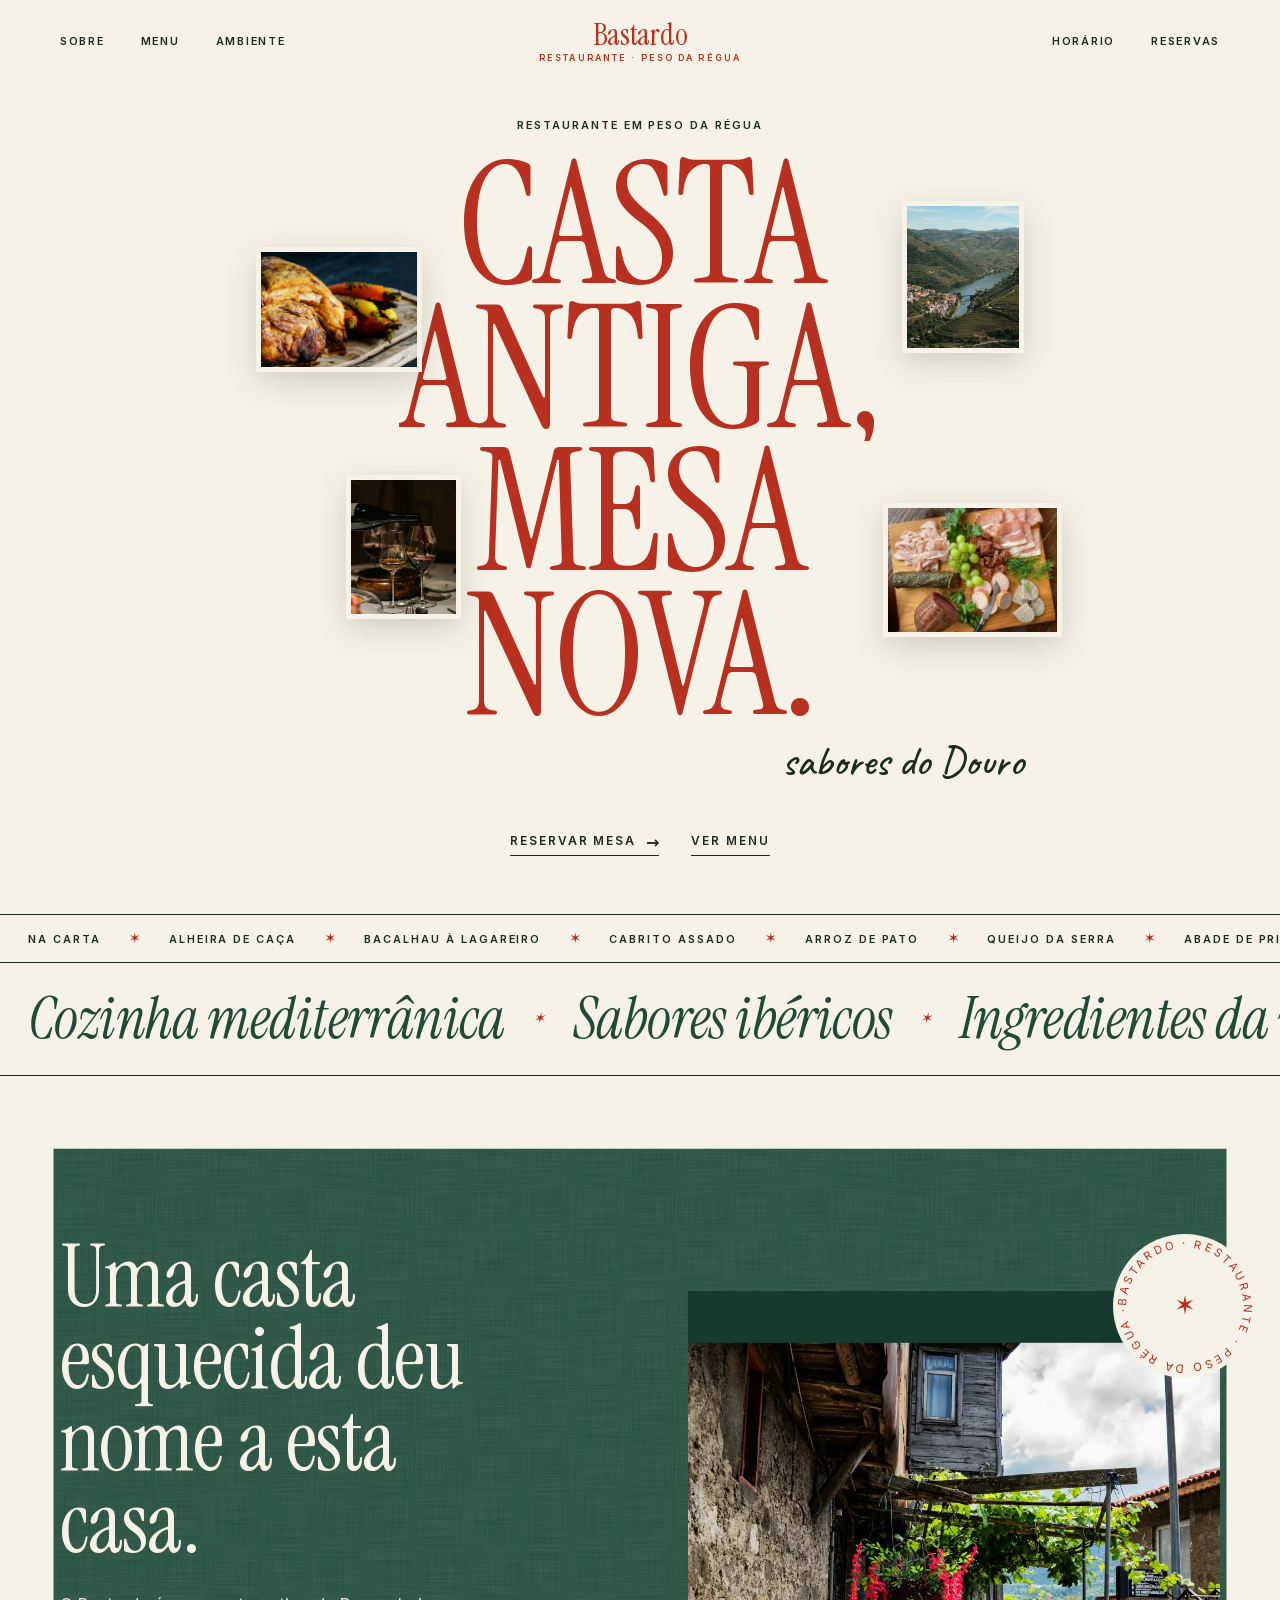
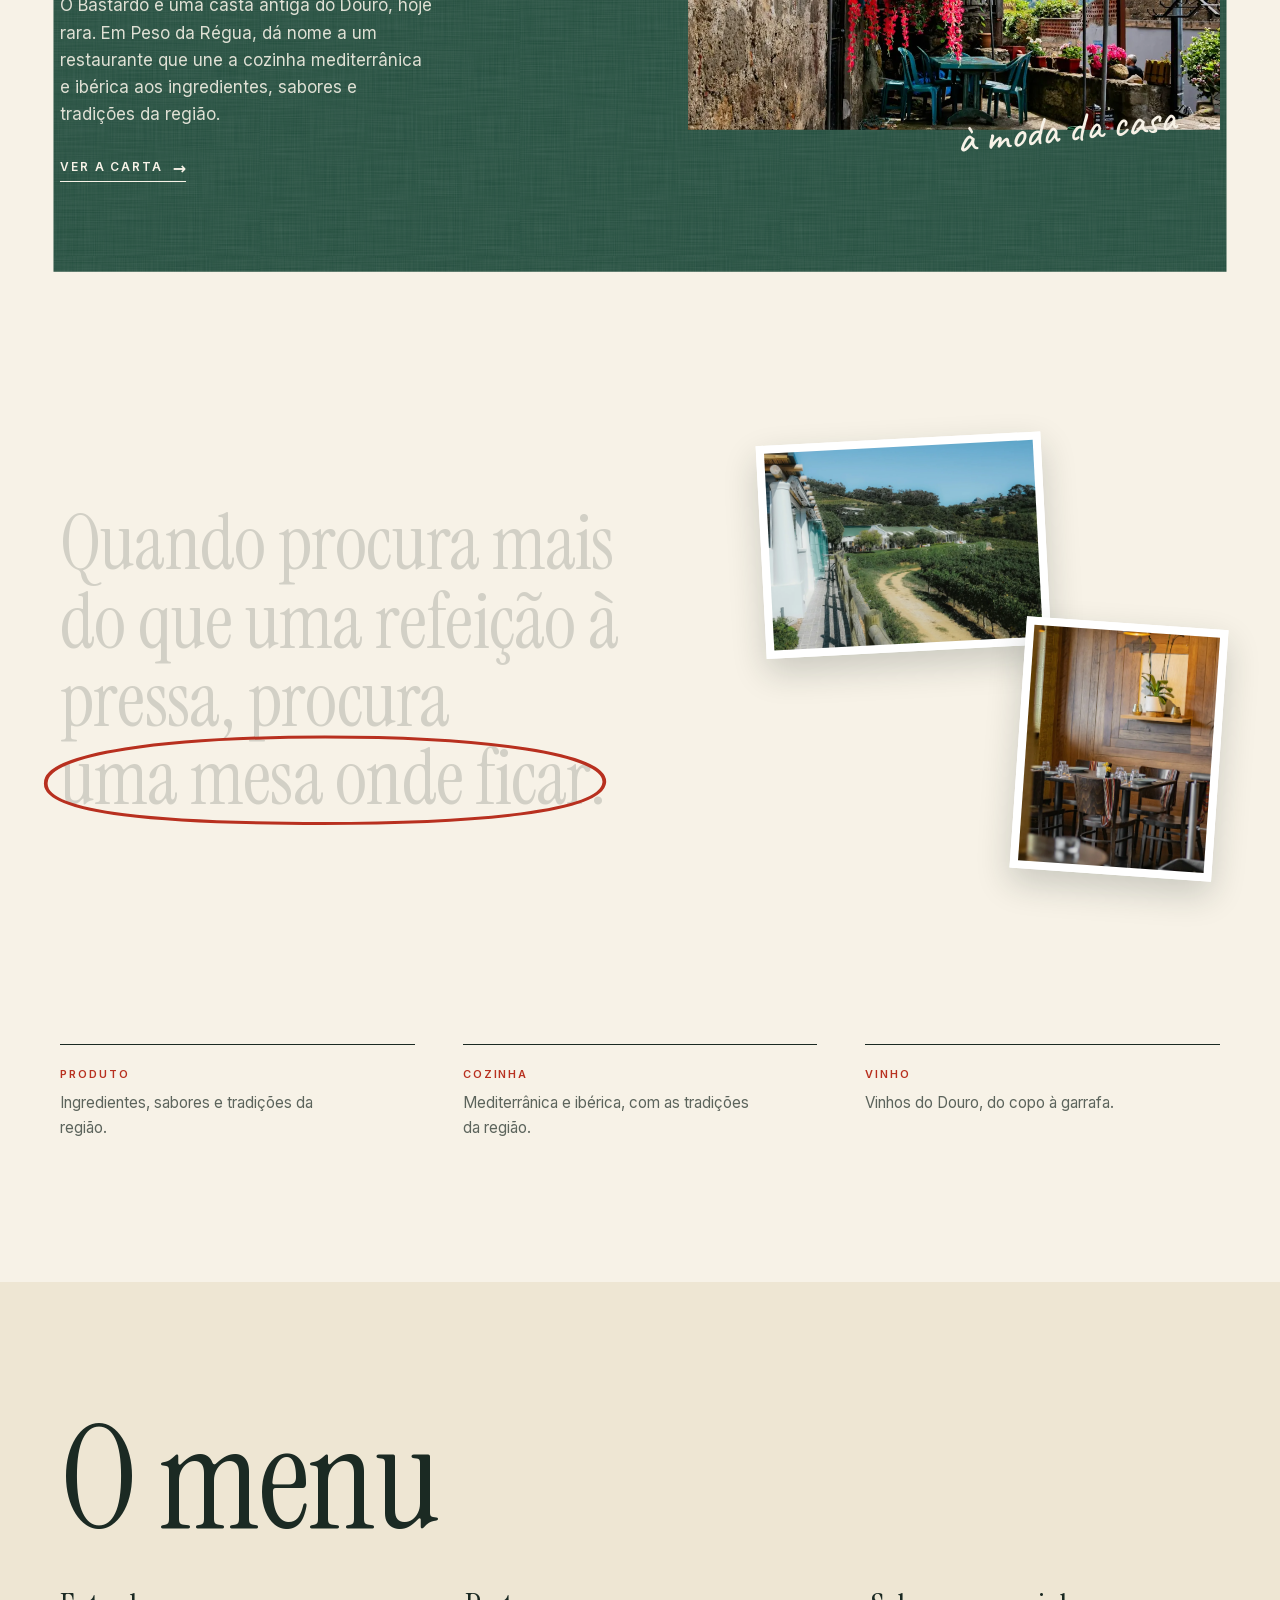
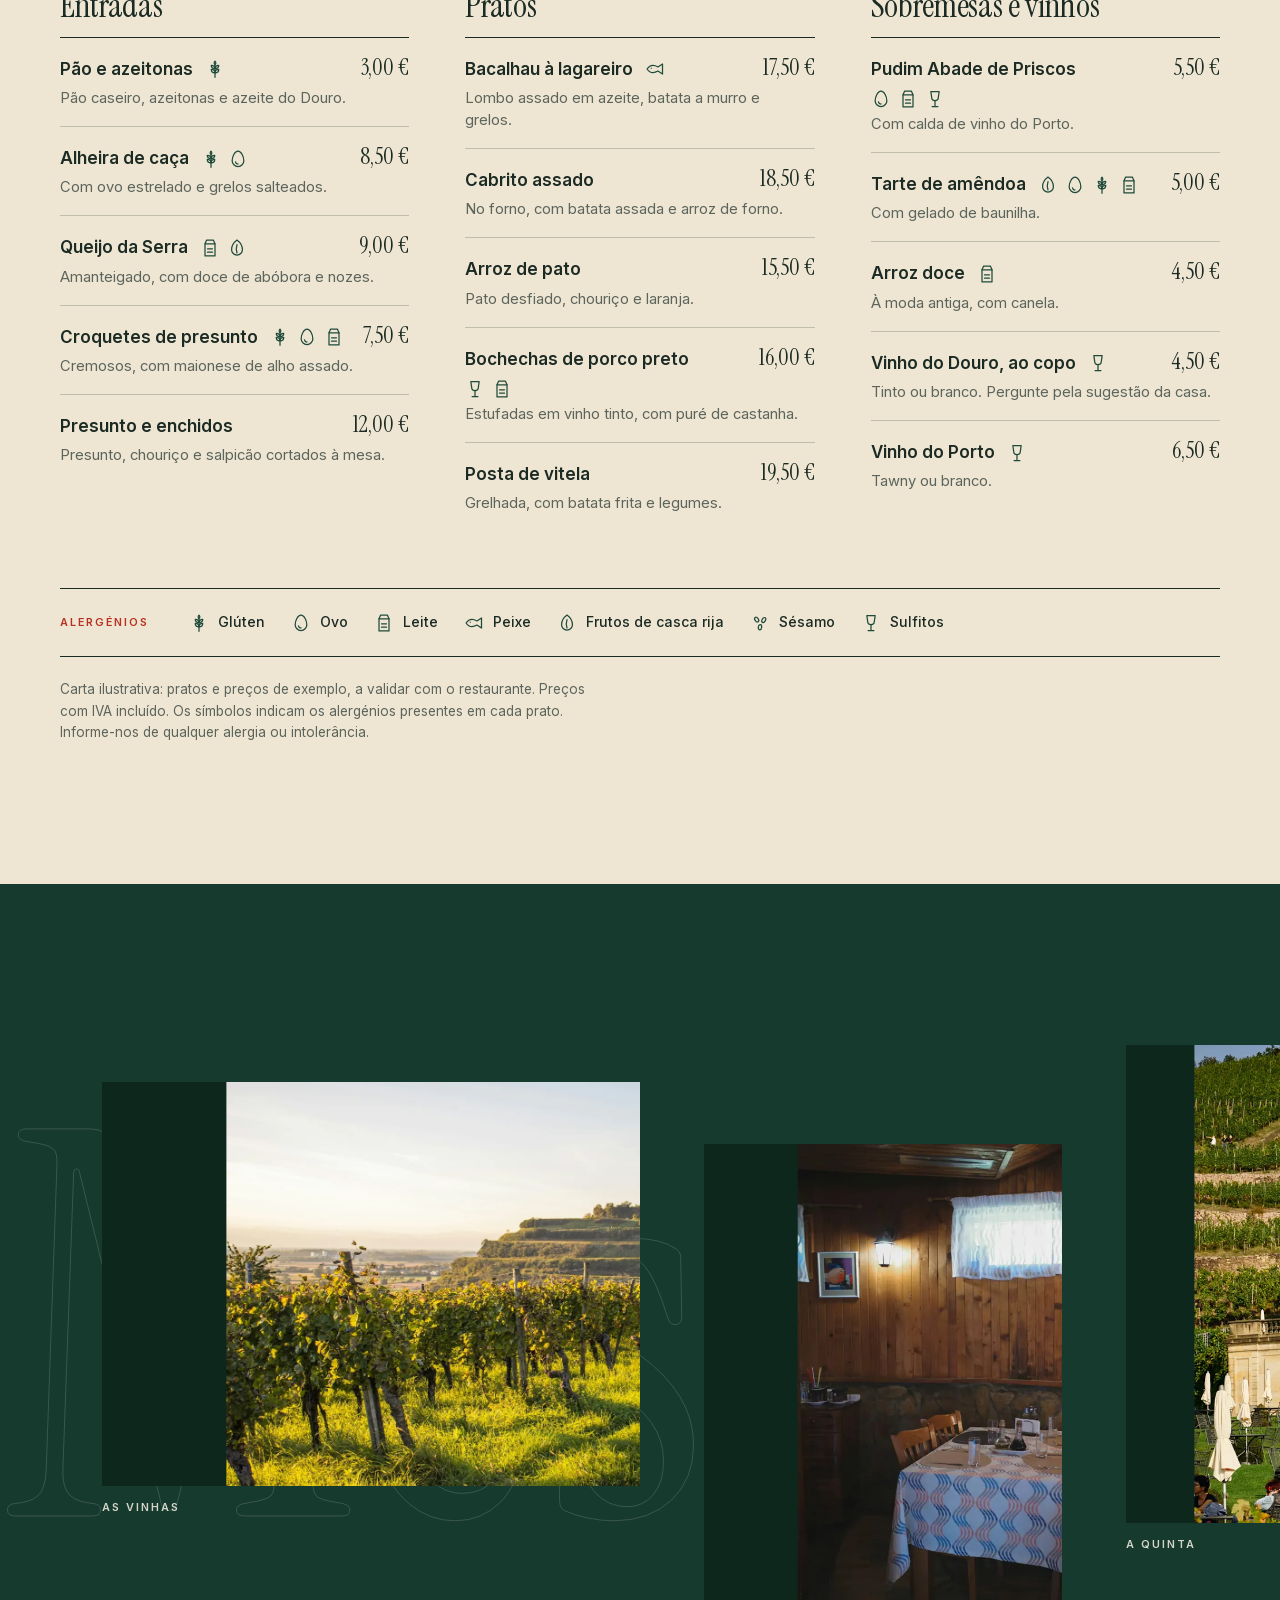
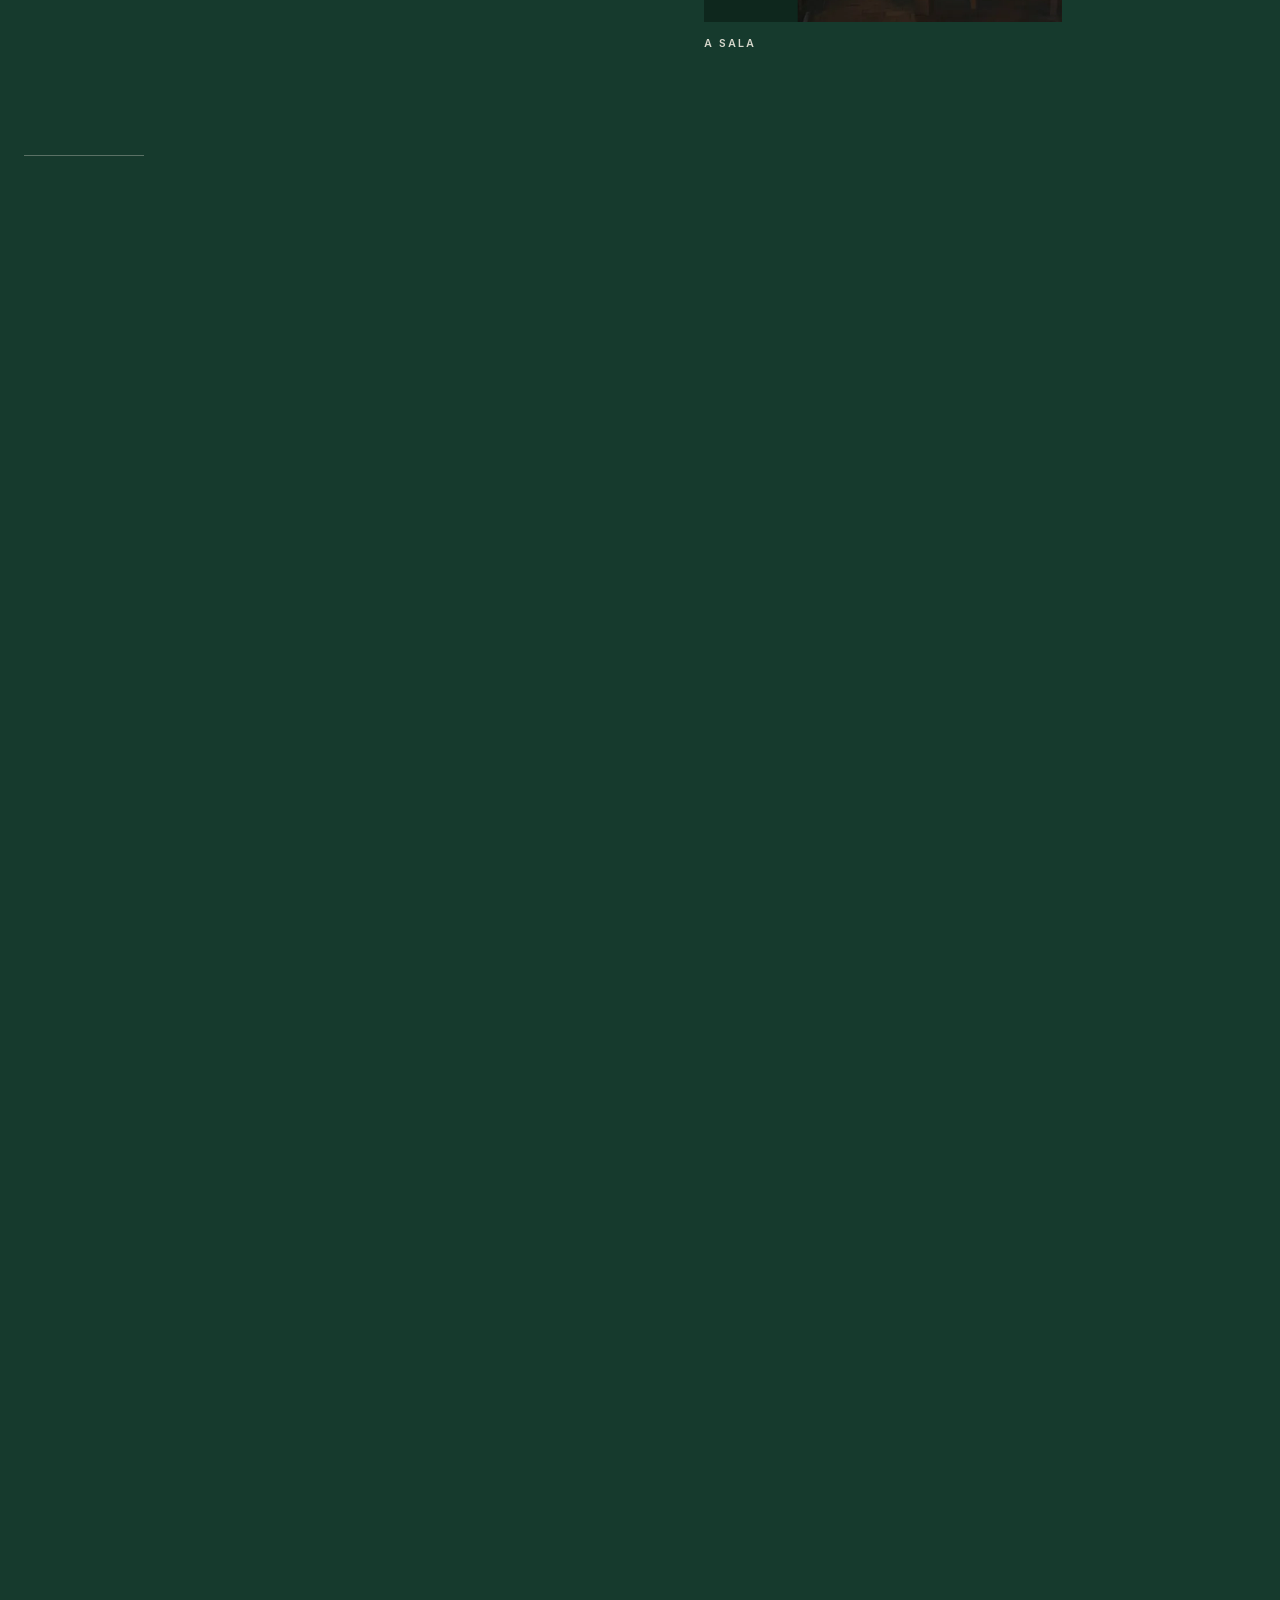
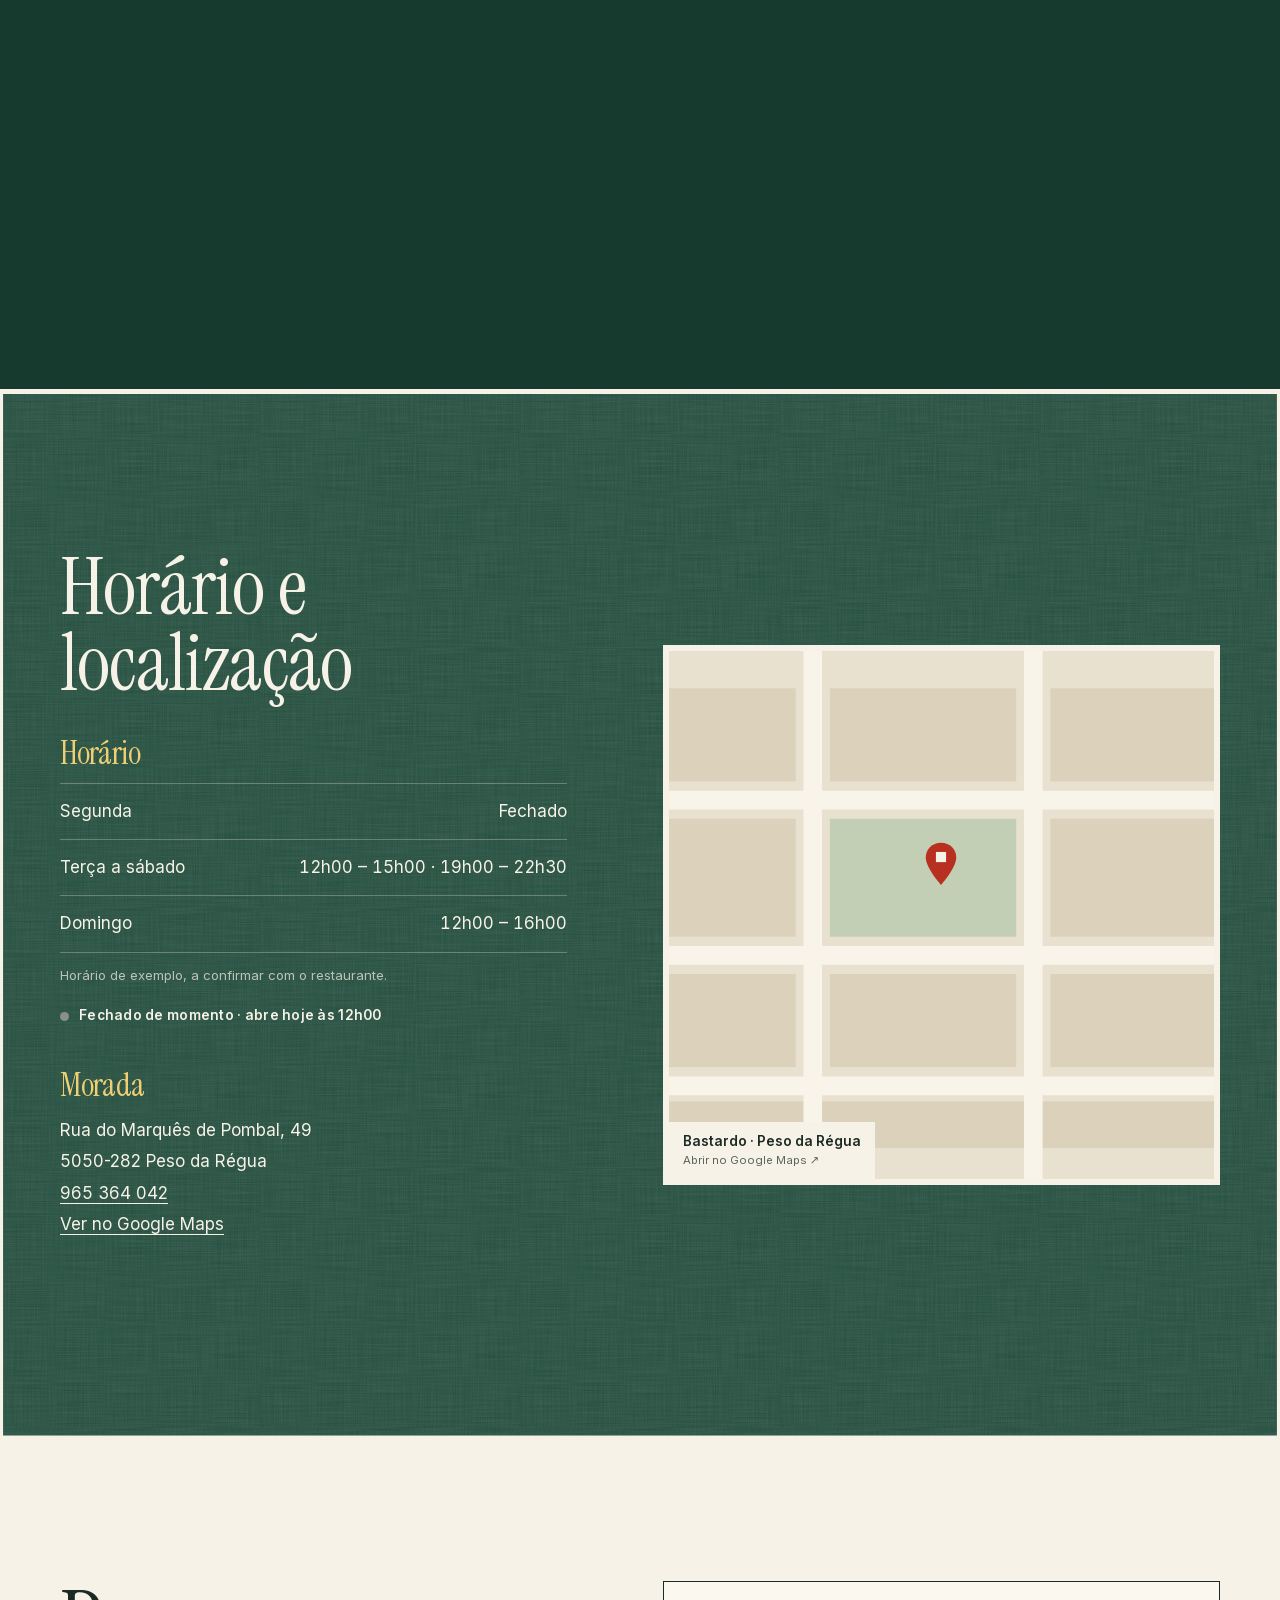
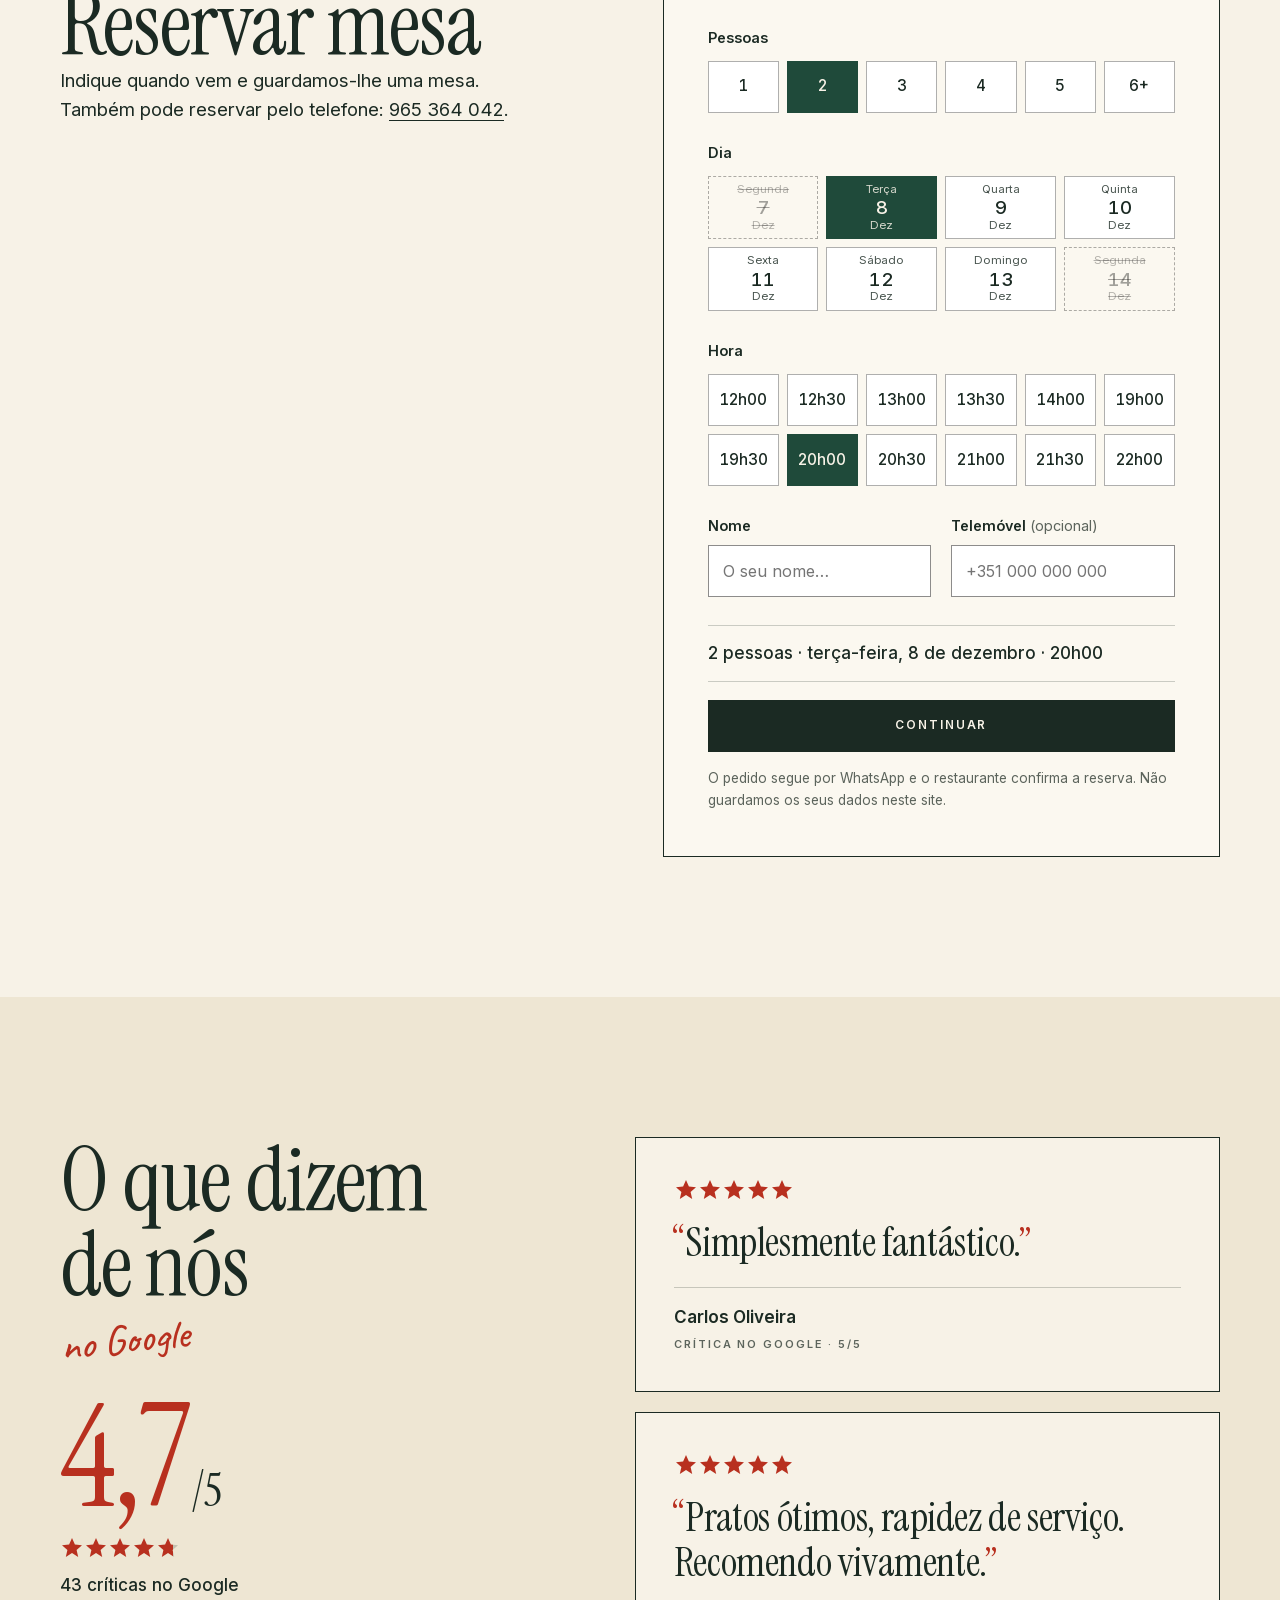
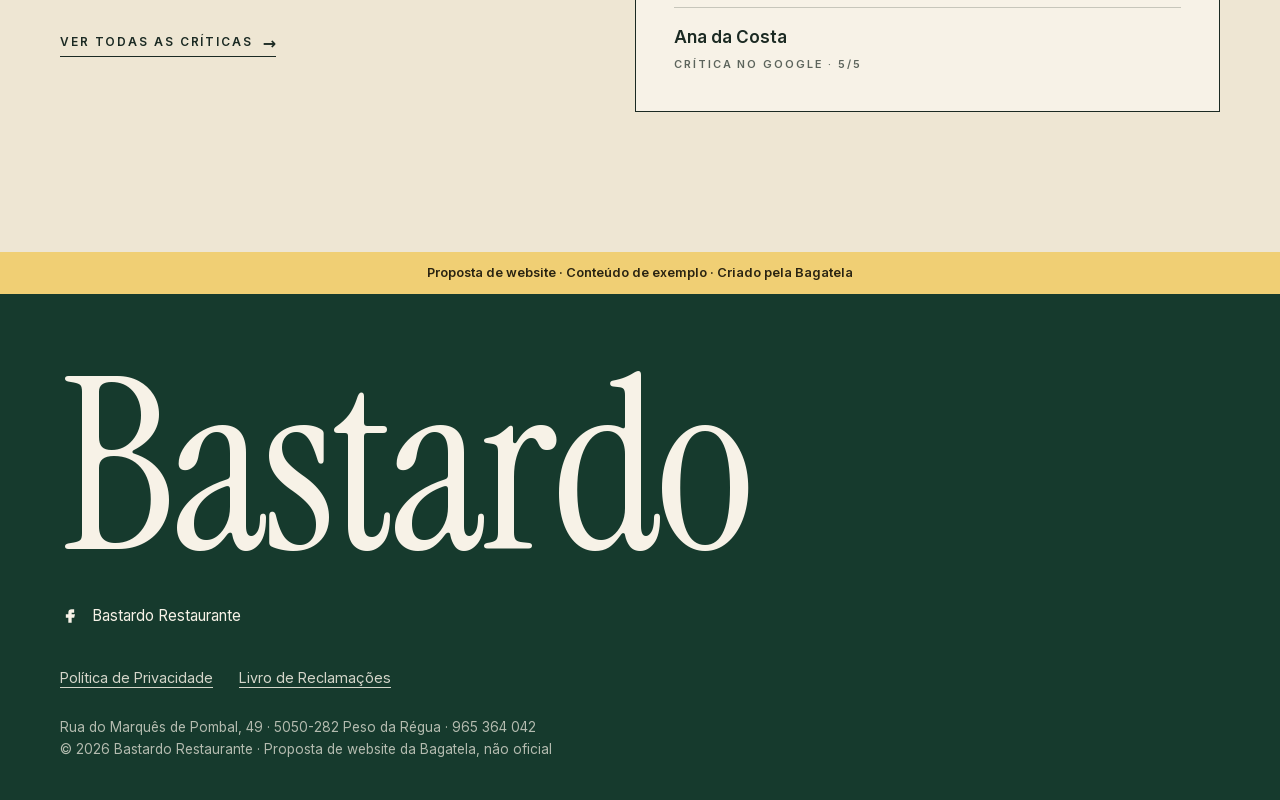
==== commit fde64b7a: "Caminhos relativos para GitHub Pages Co-Authored-By: Claude Sonnet 5.5 <noreply@anthropic.com>" ====
--- a/index.html
+++ b/index.html
@@ -21,10 +21,10 @@
   <meta property="og:image:alt" content="Logótipo do Bastardo Restaurante">
   <meta name="twitter:card" content="summary_large_image">
 
-  <link rel="icon" href="/favicon.ico" sizes="48x48">
+  <link rel="icon" href="favicon.ico" sizes="48x48">
   <link rel="icon" type="image/png" sizes="32x32" href="icons/favicon-32.png">
-  <link rel="apple-touch-icon" href="/apple-touch-icon.png">
-  <link rel="manifest" href="/site.webmanifest">
+  <link rel="apple-touch-icon" href="apple-touch-icon.png">
+  <link rel="manifest" href="site.webmanifest">
 
   <link rel="preload" href="fonts/instrument-serif-normal-400-latin.woff2" as="font" type="font/woff2" crossorigin>
   <link rel="preload" href="fonts/inter-variable-latin.woff2" as="font" type="font/woff2" crossorigin>
